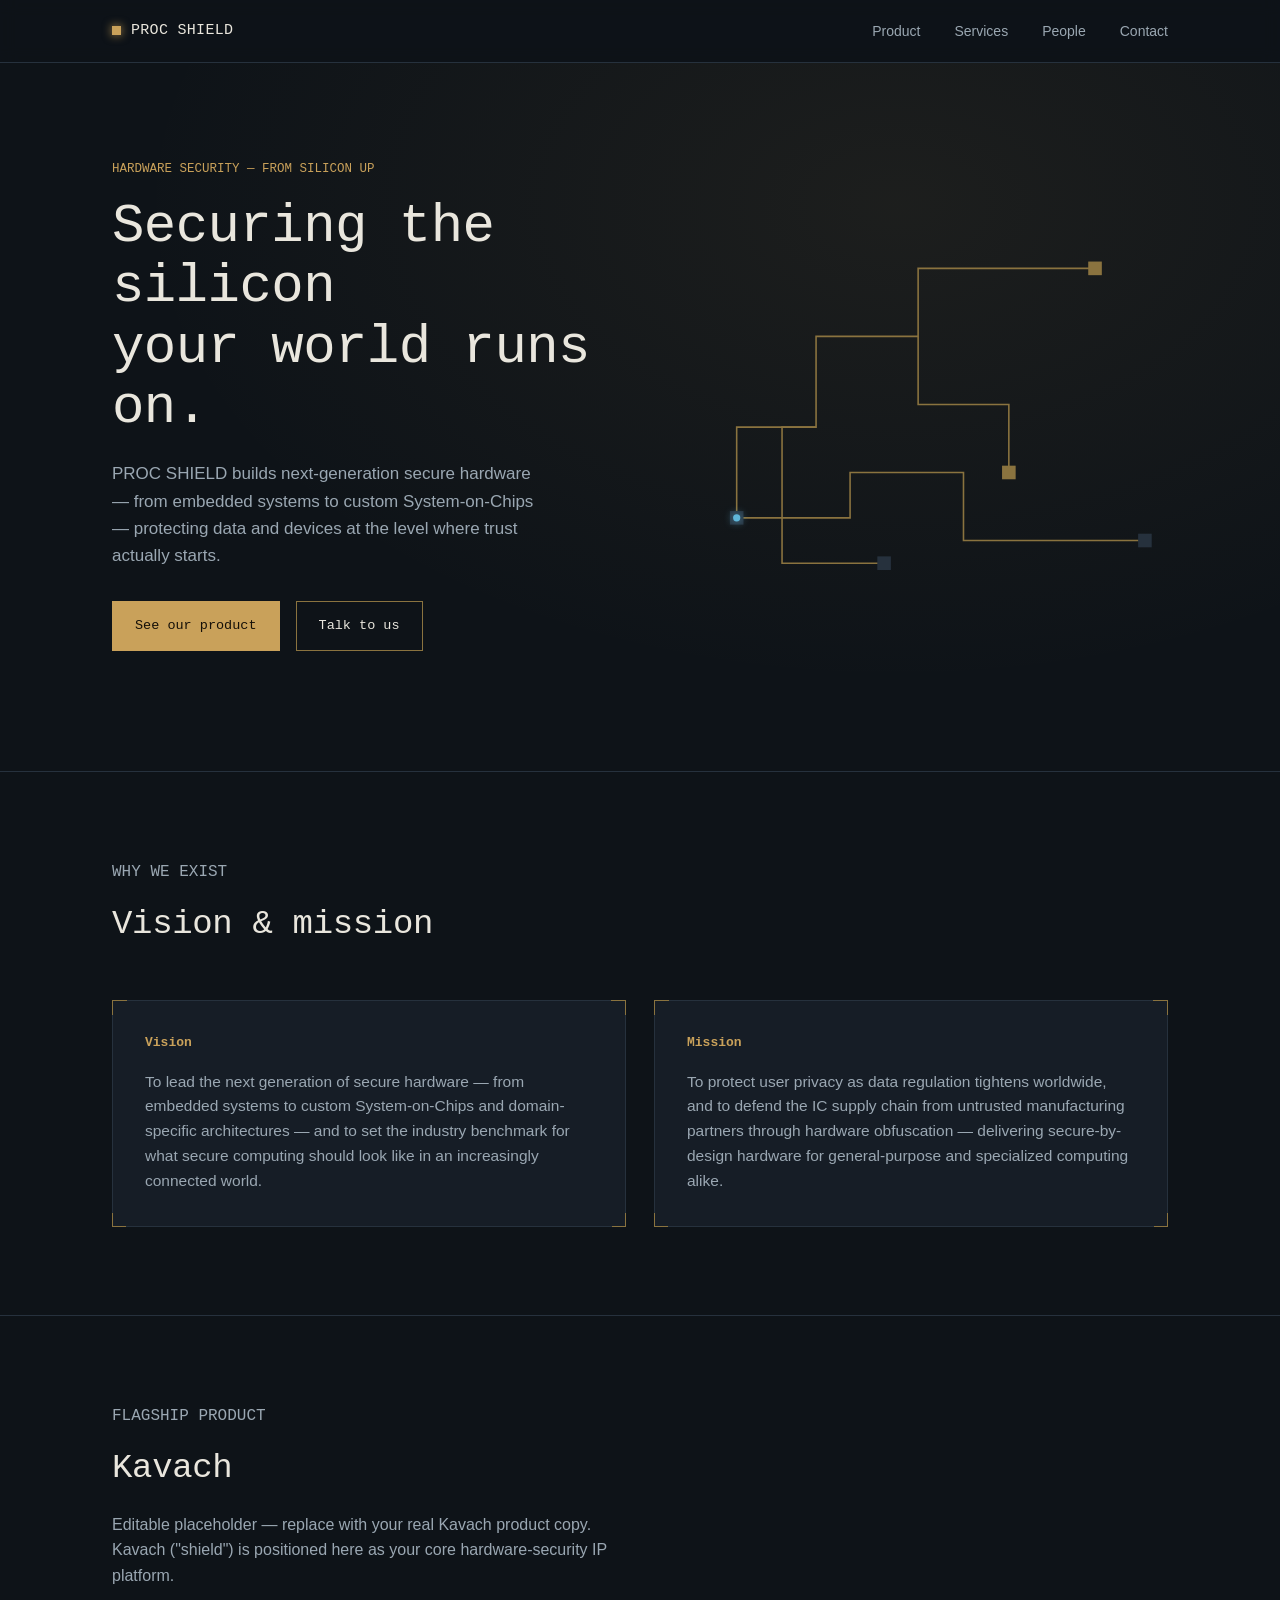
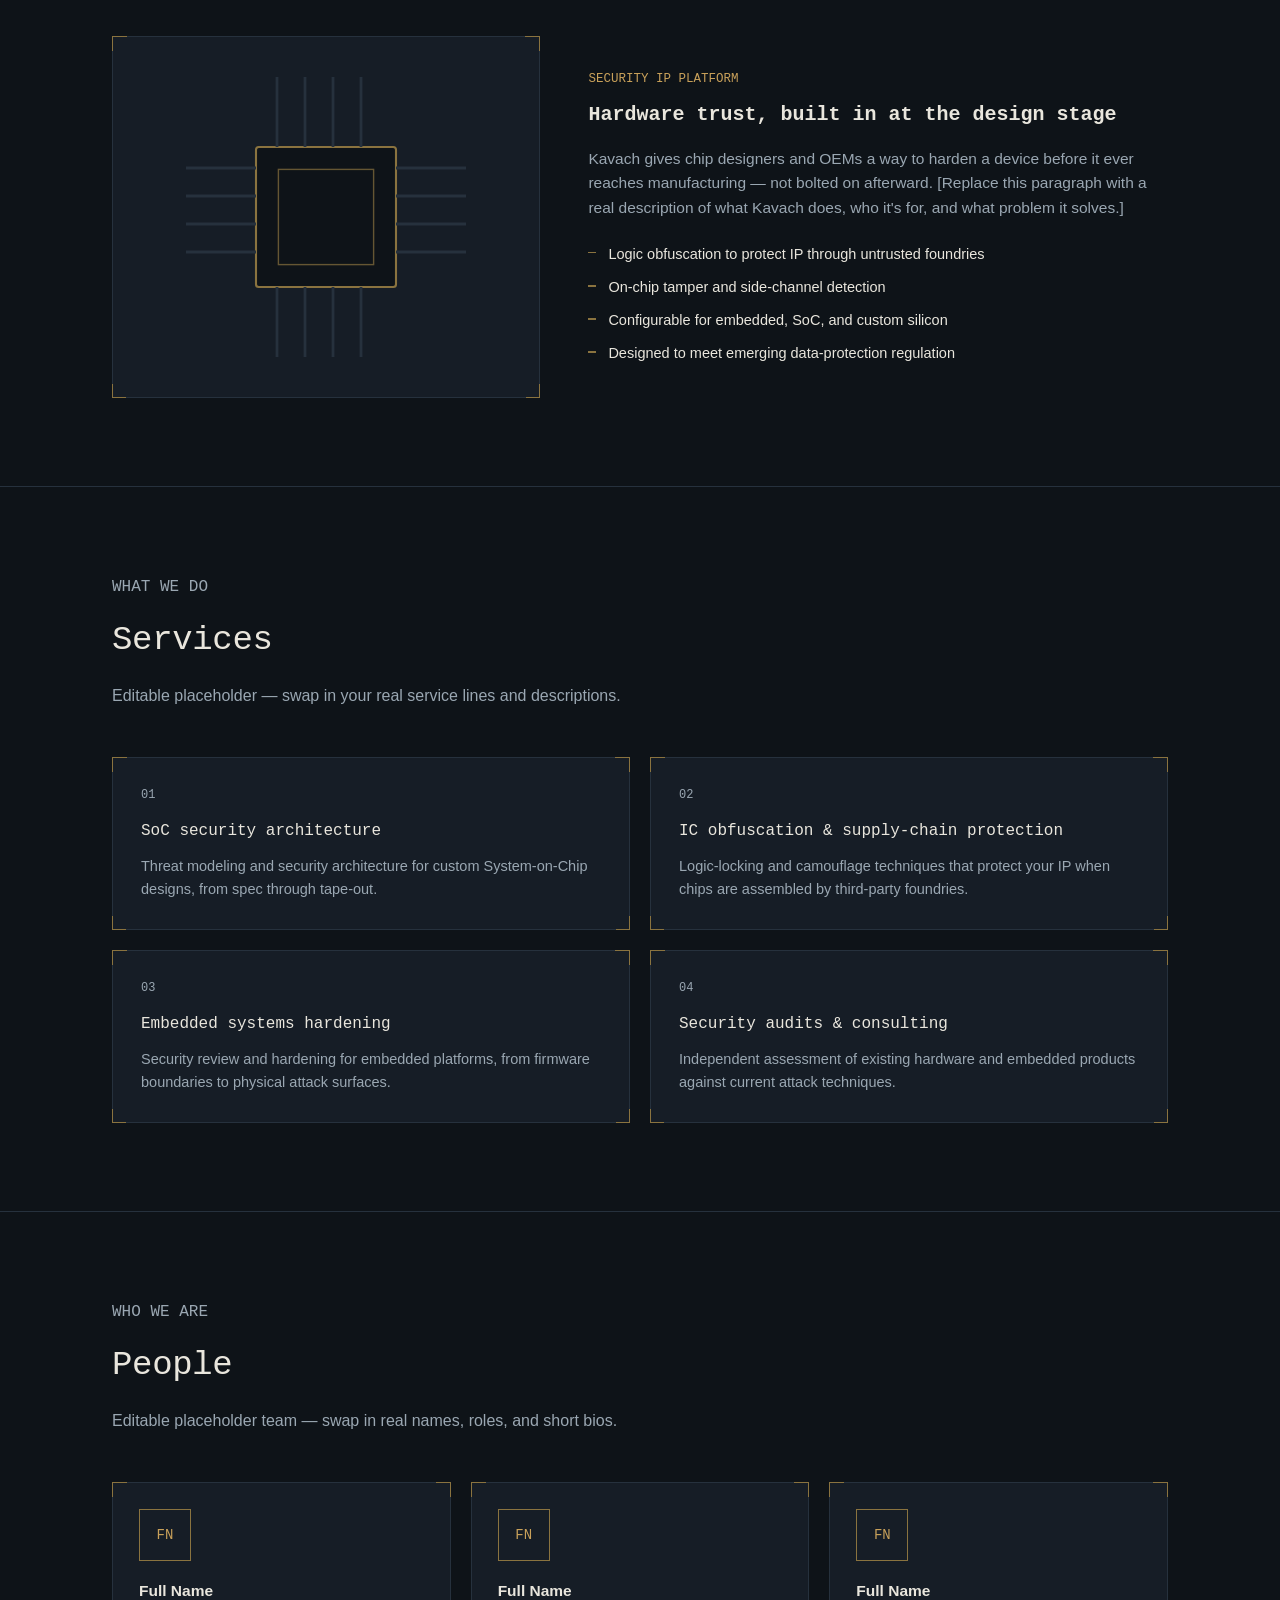
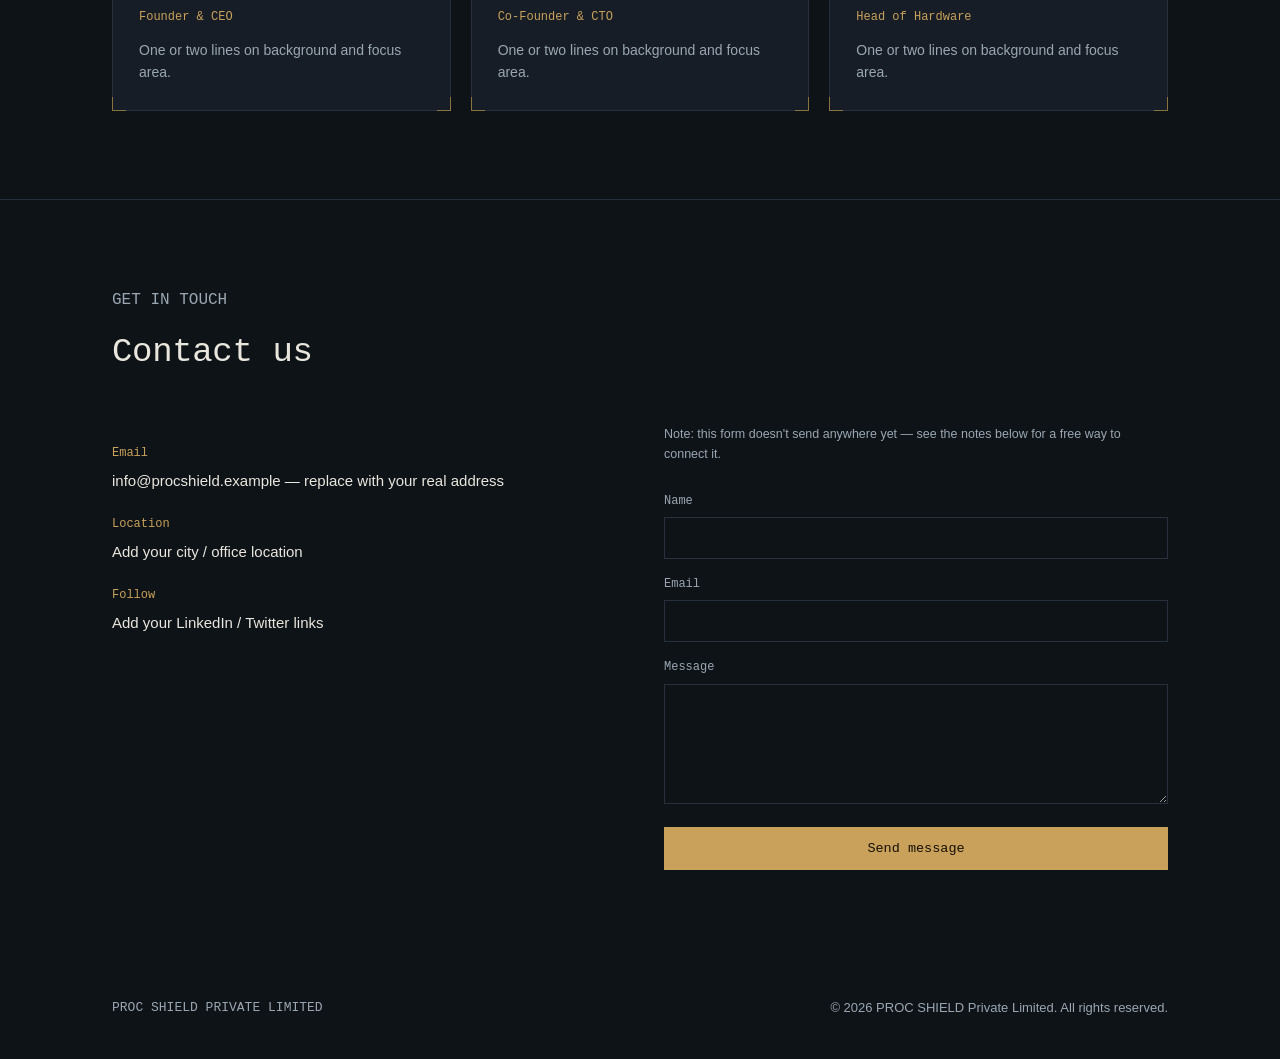
==== index.html @ cc49285e "Add files via upload" ====
<!DOCTYPE html>
<html lang="en">
<head>
<meta charset="UTF-8">
<meta name="viewport" content="width=device-width, initial-scale=1.0">
<title>PROC SHIELD Private Limited — Next-Generation Hardware Security</title>
<meta name="description" content="PROC SHIELD designs secure hardware: embedded systems, custom SoCs, and IC supply-chain protection for a more private digital world.">
<style>
  :root{
    --bg: #0E1318;
    --panel: #161D26;
    --panel-line: #26313d;
    --ink: #E9E6DD;
    --ink-dim: #9AA7B2;
    --gold: #C9A15A;
    --gold-dim: #8a733f;
    --signal: #5FB6D9;
    --radius: 2px;
    --mono: 'IBM Plex Mono', 'Space Mono', 'Courier New', monospace;
    --sans: 'Inter', -apple-system, BlinkMacSystemFont, 'Segoe UI', sans-serif;
  }

  *{ box-sizing: border-box; }
  html{ scroll-behavior: smooth; }
  body{
    margin:0;
    background: var(--bg);
    color: var(--ink);
    font-family: var(--sans);
    line-height: 1.6;
    -webkit-font-smoothing: antialiased;
  }

  @media (prefers-reduced-motion: reduce){
    *{ animation-duration: 0.001ms !important; animation-iteration-count: 1 !important; transition-duration: 0.001ms !important; scroll-behavior: auto !important; }
  }

  a{ color: inherit; }
  img{ max-width: 100%; display:block; }

  :focus-visible{
    outline: 2px solid var(--signal);
    outline-offset: 3px;
  }

  .wrap{
    max-width: 1120px;
    margin: 0 auto;
    padding: 0 32px;
  }

  /* ---------- fiducial corner marks (chip alignment marks) ---------- */
  .die{
    position: relative;
    border: 1px solid var(--panel-line);
    background: var(--panel);
  }
  .die::before, .die::after,
  .die .corner-br, .die .corner-bl{
    content:"";
    position:absolute;
    width: 14px; height: 14px;
    border: 1.5px solid var(--gold-dim);
  }
  .die::before{ top:-1px; left:-1px; border-right:none; border-bottom:none; }
  .die::after{ top:-1px; right:-1px; border-left:none; border-bottom:none; }
  .die .corner-bl{ bottom:-1px; left:-1px; border-right:none; border-top:none; }
  .die .corner-br{ bottom:-1px; right:-1px; border-left:none; border-top:none; }

  /* ---------- nav ---------- */
  header{
    position: sticky; top:0; z-index: 40;
    background: rgba(14,19,24,0.88);
    backdrop-filter: blur(8px);
    border-bottom: 1px solid var(--panel-line);
  }
  nav.wrap{
    display:flex; align-items:center; justify-content:space-between;
    padding-top: 18px; padding-bottom: 18px;
  }
  .logo{
    font-family: var(--mono);
    font-size: 15px;
    letter-spacing: 0.02em;
    text-decoration:none;
    color: var(--ink);
    display:flex; align-items:center; gap:10px;
  }
  .logo .mark{
    width:9px; height:9px;
    background: var(--gold);
    box-shadow: 0 0 8px 1px rgba(201,161,90,0.6);
  }
  .navlinks{ display:flex; gap: 34px; list-style:none; margin:0; padding:0; }
  .navlinks a{
    font-size: 14px;
    text-decoration:none;
    color: var(--ink-dim);
    transition: color .2s ease;
  }
  .navlinks a:hover{ color: var(--ink); }
  .navtoggle{ display:none; background:none; border:1px solid var(--panel-line); color:var(--ink); padding:8px 10px; font-family:var(--mono); }

  @media (max-width: 720px){
    .navlinks{
      position:absolute; top:100%; left:0; right:0;
      flex-direction:column; gap:0;
      background: var(--panel);
      border-bottom:1px solid var(--panel-line);
      max-height:0; overflow:hidden;
    }
    .navlinks.open{ max-height: 260px; }
    .navlinks li{ border-top:1px solid var(--panel-line); }
    .navlinks a{ display:block; padding: 16px 32px; }
    .navtoggle{ display:block; }
  }

  /* ---------- hero ---------- */
  .hero{
    position: relative;
    overflow:hidden;
    padding: 96px 0 120px;
    border-bottom: 1px solid var(--panel-line);
  }
  .hero-grid{
    display:grid;
    grid-template-columns: 1.1fr 0.9fr;
    gap: 48px;
    align-items:center;
    position: relative;
    z-index: 2;
  }
  @media (max-width: 860px){
    .hero-grid{ grid-template-columns: 1fr; }
    .hero{ padding: 64px 0 72px; }
  }
  .eyebrow{
    font-family: var(--mono);
    font-size: 12.5px;
    color: var(--gold);
    margin: 0 0 18px;
  }
  h1.headline{
    font-family: var(--mono);
    font-weight: 500;
    font-size: clamp(32px, 5vw, 54px);
    line-height: 1.12;
    letter-spacing: -0.01em;
    margin: 0 0 22px;
    color: var(--ink);
  }
  .hero p.lede{
    font-size: 17px;
    color: var(--ink-dim);
    max-width: 46ch;
    margin: 0 0 32px;
  }
  .cta-row{ display:flex; gap:16px; flex-wrap:wrap; }
  .btn{
    font-family: var(--mono);
    font-size: 13.5px;
    padding: 13px 22px;
    text-decoration:none;
    display:inline-block;
    border: 1px solid var(--gold-dim);
    color: var(--ink);
    transition: border-color .2s ease, background .2s ease;
  }
  .btn.primary{ background: var(--gold); color:#151008; border-color:var(--gold); }
  .btn.primary:hover{ background:#dcb877; }
  .btn.ghost:hover{ border-color: var(--ink-dim); }

  /* circuit svg */
  .circuit-holder{ position:relative; z-index:1; }
  svg.circuit{ width:100%; height:auto; display:block; }
  .trace{
    fill:none;
    stroke: var(--panel-line);
    stroke-width:1.4;
  }
  .trace.draw{
    stroke: var(--gold-dim);
    stroke-dasharray: 600;
    stroke-dashoffset: 600;
    animation: drawTrace 2.6s ease-out forwards;
  }
  .trace.draw.delay1{ animation-delay: .25s; }
  .trace.draw.delay2{ animation-delay: .5s; }
  .trace.draw.delay3{ animation-delay: .75s; }
  @keyframes drawTrace{ to{ stroke-dashoffset:0; } }

  .pad{ fill: var(--panel-line); }
  .pad.lit{ fill: var(--gold-dim); }

  .pulse-dot{
    fill: var(--signal);
    filter: drop-shadow(0 0 4px var(--signal));
    offset-rotate: 0deg;
    animation: none;
  }
  @supports (offset-path: path('M0 0')){
    .pulse-dot{
      animation: pulseMove 4.5s linear infinite;
      animation-delay: 2.4s;
    }
  }
  @keyframes pulseMove{
    0%{ offset-distance: 0%; opacity:0; }
    5%{ opacity:1; }
    92%{ opacity:1; }
    100%{ offset-distance: 100%; opacity:0; }
  }

  .hero-bg-fade{
    position:absolute; inset:0;
    background: radial-gradient(ellipse at 70% 20%, rgba(201,161,90,0.08), transparent 60%);
    z-index:0;
  }

  /* ---------- section shell ---------- */
  section{ padding: 88px 0; border-bottom: 1px solid var(--panel-line); }
  .section-head{ margin-bottom: 48px; max-width: 62ch; }
  .section-tag{
    font-family: var(--mono);
    font-size: 12.5px;
    color: var(--gold);
    margin: 0 0 12px;
  }
  h2{
    font-family: var(--mono);
    font-weight: 500;
    font-size: clamp(24px, 3.2vw, 34px);
    margin: 0 0 14px;
    letter-spacing: -0.01em;
  }
  .section-head p{ color: var(--ink-dim); font-size: 16px; max-width: 58ch; }

  /* vision / mission */
  .vm-grid{ display:grid; grid-template-columns: 1fr 1fr; gap: 28px; }
  @media (max-width: 780px){ .vm-grid{ grid-template-columns: 1fr; } }
  .vm-card{ padding: 32px; }
  .vm-card h3{
    font-family: var(--mono);
    font-size: 13px;
    text-transform: none;
    color: var(--gold);
    margin: 0 0 16px;
  }
  .vm-card p{ color: var(--ink-dim); font-size: 15.5px; margin:0; }

  /* product */
  .product-grid{
    display:grid; grid-template-columns: 0.85fr 1.15fr; gap: 48px; align-items:center;
  }
  @media (max-width: 860px){ .product-grid{ grid-template-columns: 1fr; } }
  .chip-render{ padding: 40px; display:flex; align-items:center; justify-content:center; }
  .chip-render svg{ width:100%; max-width:280px; height:auto; }
  .chip-body{ fill: var(--bg); stroke: var(--gold-dim); stroke-width:1.5; }
  .chip-pin{ stroke: var(--panel-line); stroke-width:2; }
  .chip-core{ fill: none; stroke: var(--gold-dim); stroke-width:1; opacity:.7; }
  .product-copy h3{
    font-family: var(--mono); font-size: 20px; color: var(--ink); margin:0 0 8px;
  }
  .product-copy .kicker{ font-family: var(--mono); font-size:12.5px; color:var(--gold); margin:0 0 10px; }
  .product-copy p{ color: var(--ink-dim); font-size: 15.5px; }
  .feature-list{ list-style:none; margin: 22px 0 0; padding:0; display:grid; gap:10px; }
  .feature-list li{
    font-size: 14.5px; color: var(--ink);
    padding-left: 20px; position:relative;
  }
  .feature-list li::before{
    content:""; position:absolute; left:0; top:9px;
    width:8px; height:1.5px; background: var(--gold-dim);
  }

  /* services */
  .svc-grid{ display:grid; grid-template-columns: repeat(2, 1fr); gap: 20px; }
  @media (max-width: 780px){ .svc-grid{ grid-template-columns: 1fr; } }
  .svc-card{
    padding: 28px;
    transition: transform .25s ease, border-color .25s ease;
  }
  .svc-card:hover{ transform: translateY(-4px); border-color: var(--gold-dim); }
  .svc-num{ font-family: var(--mono); font-size: 12px; color: var(--ink-dim); display:block; margin-bottom:14px; }
  .svc-card h3{ font-family: var(--mono); font-size: 16px; margin: 0 0 10px; color: var(--ink); font-weight:500; }
  .svc-card p{ font-size: 14.5px; color: var(--ink-dim); margin:0; }

  /* people */
  .people-grid{ display:grid; grid-template-columns: repeat(3, 1fr); gap: 20px; }
  @media (max-width: 860px){ .people-grid{ grid-template-columns: repeat(2,1fr); } }
  @media (max-width: 560px){ .people-grid{ grid-template-columns: 1fr; } }
  .person{ padding: 26px; text-align:left; }
  .avatar{
    width: 52px; height:52px;
    border: 1px solid var(--gold-dim);
    display:flex; align-items:center; justify-content:center;
    font-family: var(--mono); font-size: 14px; color: var(--gold);
    margin-bottom: 18px;
  }
  .person h3{ font-size: 15.5px; margin: 0 0 4px; }
  .person .role{ font-family: var(--mono); font-size:12px; color: var(--gold); margin:0 0 12px; }
  .person p.bio{ font-size: 14px; color: var(--ink-dim); margin:0; }

  /* contact */
  .contact-grid{ display:grid; grid-template-columns: 1fr 1fr; gap: 48px; }
  @media (max-width: 780px){ .contact-grid{ grid-template-columns: 1fr; } }
  .contact-info dt{ font-family: var(--mono); font-size:12px; color: var(--gold); margin-top:22px; }
  .contact-info dt:first-child{ margin-top:0; }
  .contact-info dd{ margin:6px 0 0; color: var(--ink); font-size: 15px; }
  form{ display:grid; gap: 16px; }
  label{ font-family: var(--mono); font-size: 12px; color: var(--ink-dim); display:block; margin-bottom:6px; }
  input, textarea{
    width:100%; background: var(--bg); border: 1px solid var(--panel-line);
    color: var(--ink); padding: 12px 14px; font-family: var(--sans); font-size:14.5px;
    transition: border-color .2s ease;
  }
  input:focus, textarea:focus{ border-color: var(--gold-dim); outline:none; }
  textarea{ min-height: 120px; resize: vertical; }
  .form-note{ font-size: 12.5px; color: var(--ink-dim); margin-top: -4px; }

  footer{ padding: 40px 0; }
  footer .wrap{ display:flex; justify-content:space-between; flex-wrap:wrap; gap:12px; }
  footer p{ font-size: 13px; color: var(--ink-dim); margin:0; }
  footer .flogo{ font-family: var(--mono); font-size:13px; color: var(--ink-dim); }

  /* reveal-on-scroll: one subtle utility, used sparingly */
  .reveal{ opacity:0; transform: translateY(14px); transition: opacity .6s ease, transform .6s ease; }
  .reveal.in{ opacity:1; transform:none; }
</style>
</head>
<body>

<header>
  <nav class="wrap">
    <a href="#top" class="logo"><span class="mark"></span>PROC&nbsp;SHIELD</a>
    <button class="navtoggle" id="navToggle" aria-expanded="false" aria-controls="navlinks">MENU</button>
    <ul class="navlinks" id="navlinks">
      <li><a href="#product">Product</a></li>
      <li><a href="#services">Services</a></li>
      <li><a href="#people">People</a></li>
      <li><a href="#contact">Contact</a></li>
    </ul>
  </nav>
</header>

<main id="top">

  <section class="hero" aria-label="Introduction">
    <div class="hero-bg-fade" aria-hidden="true"></div>
    <div class="wrap hero-grid">
      <div>
        <p class="eyebrow">HARDWARE SECURITY &mdash; FROM SILICON UP</p>
        <h1 class="headline">Securing the silicon<br>your world runs on.</h1>
        <p class="lede">PROC SHIELD builds next-generation secure hardware &mdash; from embedded systems to custom System-on-Chips &mdash; protecting data and devices at the level where trust actually starts.</p>
        <div class="cta-row">
          <a href="#product" class="btn primary">See our product</a>
          <a href="#contact" class="btn ghost">Talk to us</a>
        </div>
      </div>
      <div class="circuit-holder" aria-hidden="true">
        <svg class="circuit" viewBox="0 0 400 320" xmlns="http://www.w3.org/2000/svg">
          <path id="mainTrace" class="trace draw" d="M20 260 L20 180 L90 180 L90 100 L180 100 L180 40 L340 40"/>
          <path class="trace draw delay1" d="M20 260 L120 260 L120 220 L220 220 L220 280 L380 280"/>
          <path class="trace draw delay2" d="M180 100 L180 160 L260 160 L260 220"/>
          <path class="trace draw delay3" d="M90 180 L60 180 L60 300 L150 300"/>
          <rect class="pad lit" x="330" y="34" width="12" height="12"/>
          <rect class="pad" x="14" y="254" width="12" height="12"/>
          <rect class="pad" x="374" y="274" width="12" height="12"/>
          <rect class="pad" x="144" y="294" width="12" height="12"/>
          <rect class="pad lit" x="254" y="214" width="12" height="12"/>
          <circle class="pulse-dot" r="3.2" style="offset-path: path('M20 260 L20 180 L90 180 L90 100 L180 100 L180 40 L340 40');"/>
        </svg>
      </div>
    </div>
  </section>

  <section aria-label="Vision and mission">
    <div class="wrap">
      <div class="section-head">
        <p class="section-tag">WHY WE EXIST</p>
        <h2>Vision &amp; mission</h2>
      </div>
      <div class="vm-grid">
        <div class="die vm-card">
          <span class="corner-bl"></span><span class="corner-br"></span>
          <h3>Vision</h3>
          <p>To lead the next generation of secure hardware &mdash; from embedded systems to custom System-on-Chips and domain-specific architectures &mdash; and to set the industry benchmark for what secure computing should look like in an increasingly connected world.</p>
        </div>
        <div class="die vm-card">
          <span class="corner-bl"></span><span class="corner-br"></span>
          <h3>Mission</h3>
          <p>To protect user privacy as data regulation tightens worldwide, and to defend the IC supply chain from untrusted manufacturing partners through hardware obfuscation &mdash; delivering secure-by-design hardware for general-purpose and specialized computing alike.</p>
        </div>
      </div>
    </div>
  </section>

  <section id="product" aria-label="Product">
    <div class="wrap">
      <div class="section-head">
        <p class="section-tag">FLAGSHIP PRODUCT</p>
        <h2>Kavach</h2>
        <p>Editable placeholder &mdash; replace with your real Kavach product copy. Kavach ("shield") is positioned here as your core hardware-security IP platform.</p>
      </div>
      <div class="product-grid">
        <div class="die chip-render">
          <span class="corner-bl"></span><span class="corner-br"></span>
          <svg viewBox="0 0 200 200">
            <rect class="chip-body" x="50" y="50" width="100" height="100" rx="2"/>
            <rect class="chip-core" x="66" y="66" width="68" height="68"/>
            <g class="chip-pin">
              <line x1="0" y1="65" x2="50" y2="65"/><line x1="0" y1="85" x2="50" y2="85"/>
              <line x1="0" y1="105" x2="50" y2="105"/><line x1="0" y1="125" x2="50" y2="125"/>
              <line x1="150" y1="65" x2="200" y2="65"/><line x1="150" y1="85" x2="200" y2="85"/>
              <line x1="150" y1="105" x2="200" y2="105"/><line x1="150" y1="125" x2="200" y2="125"/>
              <line x1="65" y1="0" x2="65" y2="50"/><line x1="85" y1="0" x2="85" y2="50"/>
              <line x1="105" y1="0" x2="105" y2="50"/><line x1="125" y1="0" x2="125" y2="50"/>
              <line x1="65" y1="150" x2="65" y2="200"/><line x1="85" y1="150" x2="85" y2="200"/>
              <line x1="105" y1="150" x2="105" y2="200"/><line x1="125" y1="150" x2="125" y2="200"/>
            </g>
          </svg>
        </div>
        <div class="product-copy">
          <p class="kicker">SECURITY IP PLATFORM</p>
          <h3>Hardware trust, built in at the design stage</h3>
          <p>Kavach gives chip designers and OEMs a way to harden a device before it ever reaches manufacturing &mdash; not bolted on afterward. [Replace this paragraph with a real description of what Kavach does, who it's for, and what problem it solves.]</p>
          <ul class="feature-list">
            <li>Logic obfuscation to protect IP through untrusted foundries</li>
            <li>On-chip tamper and side-channel detection</li>
            <li>Configurable for embedded, SoC, and custom silicon</li>
            <li>Designed to meet emerging data-protection regulation</li>
          </ul>
        </div>
      </div>
    </div>
  </section>

  <section id="services" aria-label="Services">
    <div class="wrap">
      <div class="section-head">
        <p class="section-tag">WHAT WE DO</p>
        <h2>Services</h2>
        <p>Editable placeholder &mdash; swap in your real service lines and descriptions.</p>
      </div>
      <div class="svc-grid">
        <div class="die svc-card">
          <span class="corner-bl"></span><span class="corner-br"></span>
          <span class="svc-num">01</span>
          <h3>SoC security architecture</h3>
          <p>Threat modeling and security architecture for custom System-on-Chip designs, from spec through tape-out.</p>
        </div>
        <div class="die svc-card">
          <span class="corner-bl"></span><span class="corner-br"></span>
          <span class="svc-num">02</span>
          <h3>IC obfuscation &amp; supply-chain protection</h3>
          <p>Logic-locking and camouflage techniques that protect your IP when chips are assembled by third-party foundries.</p>
        </div>
        <div class="die svc-card">
          <span class="corner-bl"></span><span class="corner-br"></span>
          <span class="svc-num">03</span>
          <h3>Embedded systems hardening</h3>
          <p>Security review and hardening for embedded platforms, from firmware boundaries to physical attack surfaces.</p>
        </div>
        <div class="die svc-card">
          <span class="corner-bl"></span><span class="corner-br"></span>
          <span class="svc-num">04</span>
          <h3>Security audits &amp; consulting</h3>
          <p>Independent assessment of existing hardware and embedded products against current attack techniques.</p>
        </div>
      </div>
    </div>
  </section>

  <section id="people" aria-label="People">
    <div class="wrap">
      <div class="section-head">
        <p class="section-tag">WHO WE ARE</p>
        <h2>People</h2>
        <p>Editable placeholder team &mdash; swap in real names, roles, and short bios.</p>
      </div>
      <div class="people-grid">
        <div class="die person">
          <span class="corner-bl"></span><span class="corner-br"></span>
          <div class="avatar">FN</div>
          <h3>Full Name</h3>
          <p class="role">Founder &amp; CEO</p>
          <p class="bio">One or two lines on background and focus area.</p>
        </div>
        <div class="die person">
          <span class="corner-bl"></span><span class="corner-br"></span>
          <div class="avatar">FN</div>
          <h3>Full Name</h3>
          <p class="role">Co-Founder &amp; CTO</p>
          <p class="bio">One or two lines on background and focus area.</p>
        </div>
        <div class="die person">
          <span class="corner-bl"></span><span class="corner-br"></span>
          <div class="avatar">FN</div>
          <h3>Full Name</h3>
          <p class="role">Head of Hardware</p>
          <p class="bio">One or two lines on background and focus area.</p>
        </div>
      </div>
    </div>
  </section>

  <section id="contact" aria-label="Contact" style="border-bottom:none;">
    <div class="wrap">
      <div class="section-head">
        <p class="section-tag">GET IN TOUCH</p>
        <h2>Contact us</h2>
      </div>
      <div class="contact-grid">
        <dl class="contact-info">
          <dt>Email</dt>
          <dd>info@procshield.example — replace with your real address</dd>
          <dt>Location</dt>
          <dd>Add your city / office location</dd>
          <dt>Follow</dt>
          <dd>Add your LinkedIn / Twitter links</dd>
        </dl>
        <form onsubmit="return false;">
          <p class="form-note">Note: this form doesn't send anywhere yet — see the notes below for a free way to connect it.</p>
          <div>
            <label for="name">Name</label>
            <input id="name" name="name" type="text" required>
          </div>
          <div>
            <label for="email">Email</label>
            <input id="email" name="email" type="email" required>
          </div>
          <div>
            <label for="message">Message</label>
            <textarea id="message" name="message" required></textarea>
          </div>
          <button type="submit" class="btn primary" style="cursor:pointer;">Send message</button>
        </form>
      </div>
    </div>
  </section>

</main>

<footer>
  <div class="wrap">
    <span class="flogo">PROC SHIELD PRIVATE LIMITED</span>
    <p>&copy; <span id="year"></span> PROC SHIELD Private Limited. All rights reserved.</p>
  </div>
</footer>

<script>
  document.getElementById('year').textContent = new Date().getFullYear();

  var toggle = document.getElementById('navToggle');
  var links = document.getElementById('navlinks');
  toggle.addEventListener('click', function(){
    var open = links.classList.toggle('open');
    toggle.setAttribute('aria-expanded', open ? 'true' : 'false');
  });
  links.querySelectorAll('a').forEach(function(a){
    a.addEventListener('click', function(){ links.classList.remove('open'); toggle.setAttribute('aria-expanded','false'); });
  });

  // gentle reveal for section headers only — one deliberate touch, not everything
  var revealTargets = document.querySelectorAll('.section-head, .vm-card, .product-grid, .contact-grid');
  revealTargets.forEach(function(el){ el.classList.add('reveal'); });
  var io = new IntersectionObserver(function(entries){
    entries.forEach(function(entry){
      if(entry.isIntersecting){ entry.target.classList.add('in'); io.unobserve(entry.target); }
    });
  }, { threshold: 0.15 });
  revealTargets.forEach(function(el){ io.observe(el); });
</script>

</body>
</html>
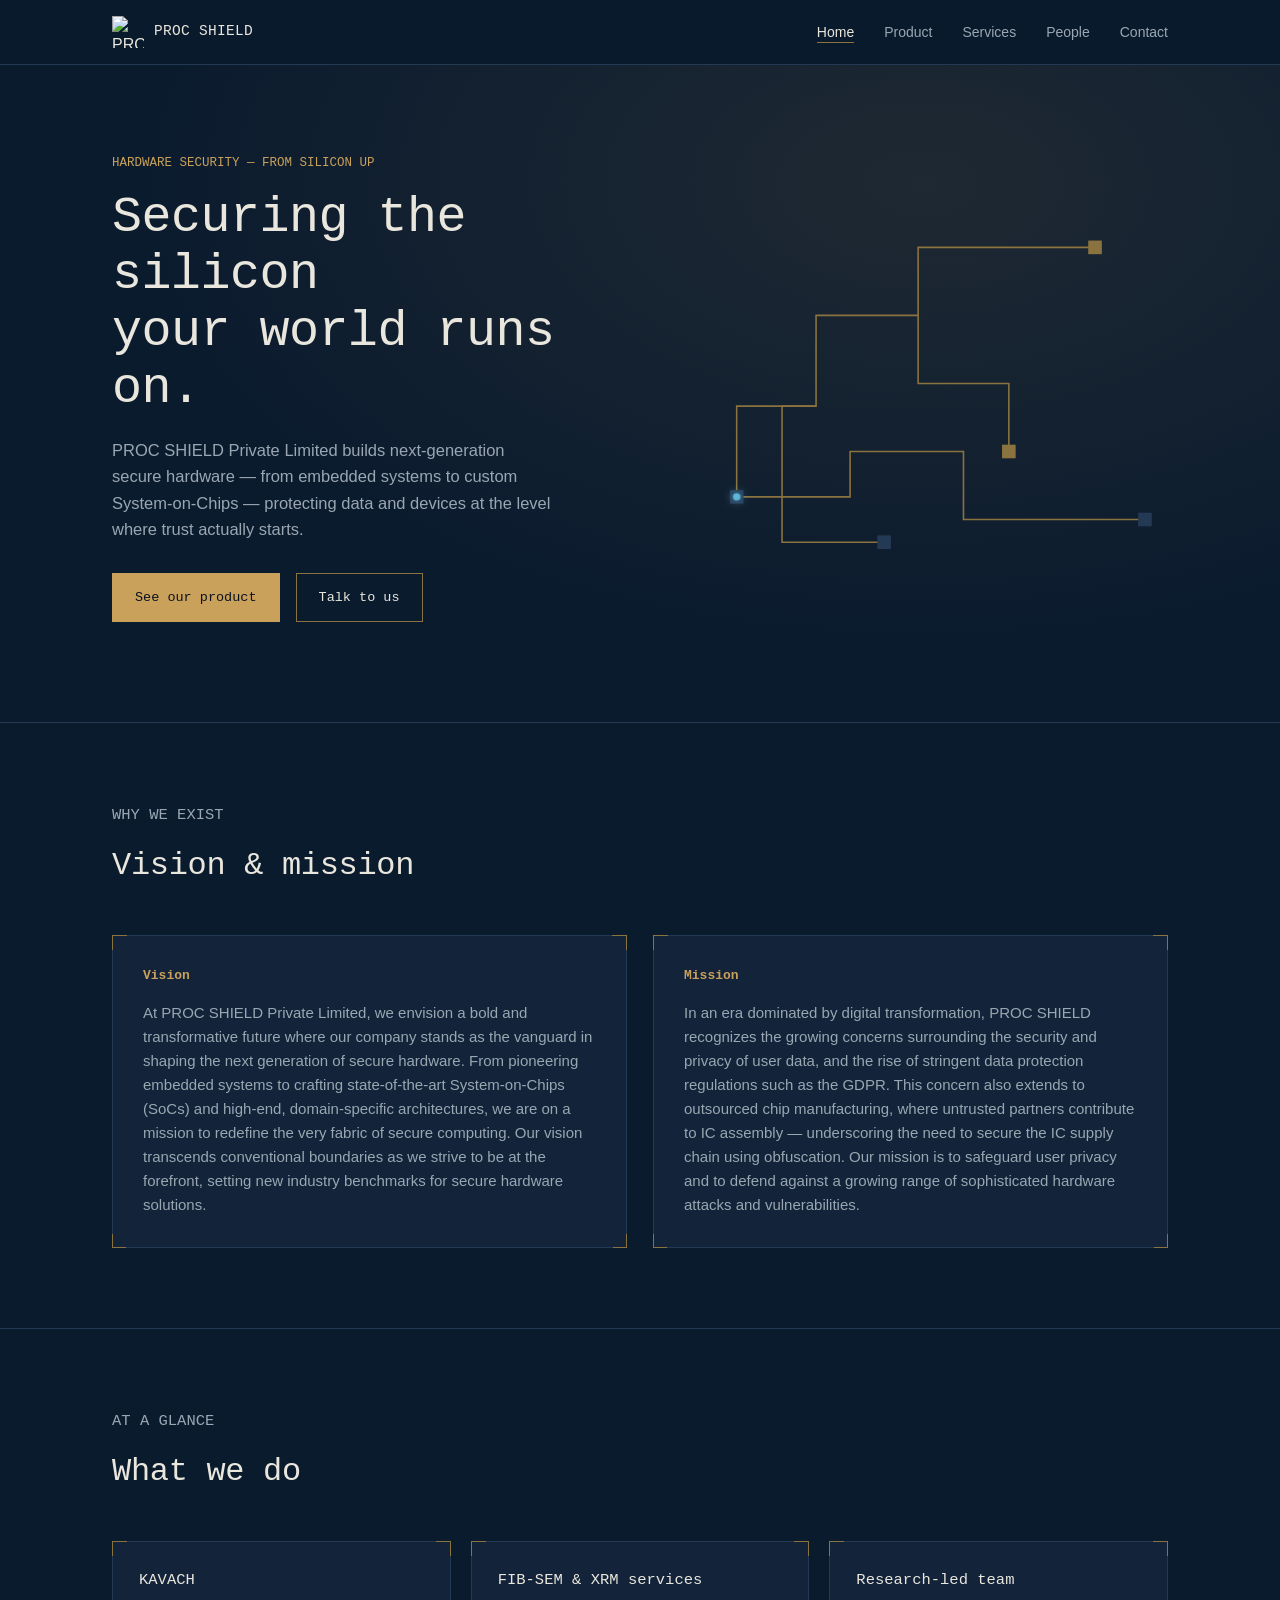
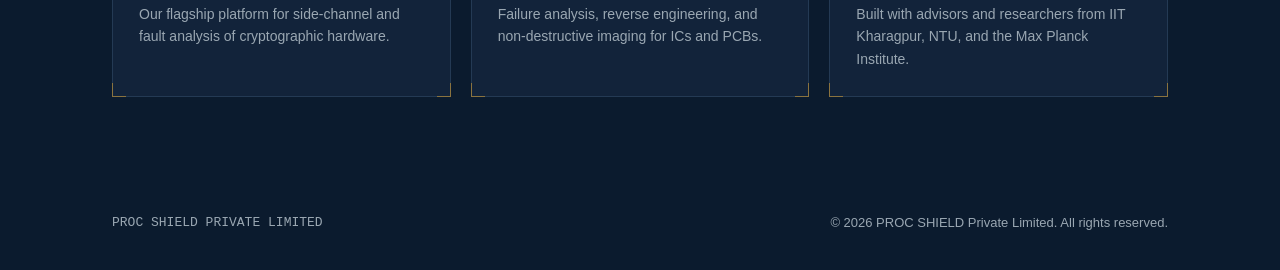
==== commit fbb2e70f: "Add files via upload" ====
--- a/index.html
+++ b/index.html
@@ -5,361 +5,41 @@
 <meta name="viewport" content="width=device-width, initial-scale=1.0">
 <title>PROC SHIELD Private Limited — Next-Generation Hardware Security</title>
 <meta name="description" content="PROC SHIELD designs secure hardware: embedded systems, custom SoCs, and IC supply-chain protection for a more private digital world.">
-<style>
-  :root{
-    --bg: #0E1318;
-    --panel: #161D26;
-    --panel-line: #26313d;
-    --ink: #E9E6DD;
-    --ink-dim: #9AA7B2;
-    --gold: #C9A15A;
-    --gold-dim: #8a733f;
-    --signal: #5FB6D9;
-    --radius: 2px;
-    --mono: 'IBM Plex Mono', 'Space Mono', 'Courier New', monospace;
-    --sans: 'Inter', -apple-system, BlinkMacSystemFont, 'Segoe UI', sans-serif;
-  }
-
-  *{ box-sizing: border-box; }
-  html{ scroll-behavior: smooth; }
-  body{
-    margin:0;
-    background: var(--bg);
-    color: var(--ink);
-    font-family: var(--sans);
-    line-height: 1.6;
-    -webkit-font-smoothing: antialiased;
-  }
-
-  @media (prefers-reduced-motion: reduce){
-    *{ animation-duration: 0.001ms !important; animation-iteration-count: 1 !important; transition-duration: 0.001ms !important; scroll-behavior: auto !important; }
-  }
-
-  a{ color: inherit; }
-  img{ max-width: 100%; display:block; }
-
-  :focus-visible{
-    outline: 2px solid var(--signal);
-    outline-offset: 3px;
-  }
-
-  .wrap{
-    max-width: 1120px;
-    margin: 0 auto;
-    padding: 0 32px;
-  }
-
-  /* ---------- fiducial corner marks (chip alignment marks) ---------- */
-  .die{
-    position: relative;
-    border: 1px solid var(--panel-line);
-    background: var(--panel);
-  }
-  .die::before, .die::after,
-  .die .corner-br, .die .corner-bl{
-    content:"";
-    position:absolute;
-    width: 14px; height: 14px;
-    border: 1.5px solid var(--gold-dim);
-  }
-  .die::before{ top:-1px; left:-1px; border-right:none; border-bottom:none; }
-  .die::after{ top:-1px; right:-1px; border-left:none; border-bottom:none; }
-  .die .corner-bl{ bottom:-1px; left:-1px; border-right:none; border-top:none; }
-  .die .corner-br{ bottom:-1px; right:-1px; border-left:none; border-top:none; }
-
-  /* ---------- nav ---------- */
-  header{
-    position: sticky; top:0; z-index: 40;
-    background: rgba(14,19,24,0.88);
-    backdrop-filter: blur(8px);
-    border-bottom: 1px solid var(--panel-line);
-  }
-  nav.wrap{
-    display:flex; align-items:center; justify-content:space-between;
-    padding-top: 18px; padding-bottom: 18px;
-  }
-  .logo{
-    font-family: var(--mono);
-    font-size: 15px;
-    letter-spacing: 0.02em;
-    text-decoration:none;
-    color: var(--ink);
-    display:flex; align-items:center; gap:10px;
-  }
-  .logo .mark{
-    width:9px; height:9px;
-    background: var(--gold);
-    box-shadow: 0 0 8px 1px rgba(201,161,90,0.6);
-  }
-  .navlinks{ display:flex; gap: 34px; list-style:none; margin:0; padding:0; }
-  .navlinks a{
-    font-size: 14px;
-    text-decoration:none;
-    color: var(--ink-dim);
-    transition: color .2s ease;
-  }
-  .navlinks a:hover{ color: var(--ink); }
-  .navtoggle{ display:none; background:none; border:1px solid var(--panel-line); color:var(--ink); padding:8px 10px; font-family:var(--mono); }
-
-  @media (max-width: 720px){
-    .navlinks{
-      position:absolute; top:100%; left:0; right:0;
-      flex-direction:column; gap:0;
-      background: var(--panel);
-      border-bottom:1px solid var(--panel-line);
-      max-height:0; overflow:hidden;
-    }
-    .navlinks.open{ max-height: 260px; }
-    .navlinks li{ border-top:1px solid var(--panel-line); }
-    .navlinks a{ display:block; padding: 16px 32px; }
-    .navtoggle{ display:block; }
-  }
-
-  /* ---------- hero ---------- */
-  .hero{
-    position: relative;
-    overflow:hidden;
-    padding: 96px 0 120px;
-    border-bottom: 1px solid var(--panel-line);
-  }
-  .hero-grid{
-    display:grid;
-    grid-template-columns: 1.1fr 0.9fr;
-    gap: 48px;
-    align-items:center;
-    position: relative;
-    z-index: 2;
-  }
-  @media (max-width: 860px){
-    .hero-grid{ grid-template-columns: 1fr; }
-    .hero{ padding: 64px 0 72px; }
-  }
-  .eyebrow{
-    font-family: var(--mono);
-    font-size: 12.5px;
-    color: var(--gold);
-    margin: 0 0 18px;
-  }
-  h1.headline{
-    font-family: var(--mono);
-    font-weight: 500;
-    font-size: clamp(32px, 5vw, 54px);
-    line-height: 1.12;
-    letter-spacing: -0.01em;
-    margin: 0 0 22px;
-    color: var(--ink);
-  }
-  .hero p.lede{
-    font-size: 17px;
-    color: var(--ink-dim);
-    max-width: 46ch;
-    margin: 0 0 32px;
-  }
-  .cta-row{ display:flex; gap:16px; flex-wrap:wrap; }
-  .btn{
-    font-family: var(--mono);
-    font-size: 13.5px;
-    padding: 13px 22px;
-    text-decoration:none;
-    display:inline-block;
-    border: 1px solid var(--gold-dim);
-    color: var(--ink);
-    transition: border-color .2s ease, background .2s ease;
-  }
-  .btn.primary{ background: var(--gold); color:#151008; border-color:var(--gold); }
-  .btn.primary:hover{ background:#dcb877; }
-  .btn.ghost:hover{ border-color: var(--ink-dim); }
-
-  /* circuit svg */
-  .circuit-holder{ position:relative; z-index:1; }
-  svg.circuit{ width:100%; height:auto; display:block; }
-  .trace{
-    fill:none;
-    stroke: var(--panel-line);
-    stroke-width:1.4;
-  }
-  .trace.draw{
-    stroke: var(--gold-dim);
-    stroke-dasharray: 600;
-    stroke-dashoffset: 600;
-    animation: drawTrace 2.6s ease-out forwards;
-  }
-  .trace.draw.delay1{ animation-delay: .25s; }
-  .trace.draw.delay2{ animation-delay: .5s; }
-  .trace.draw.delay3{ animation-delay: .75s; }
-  @keyframes drawTrace{ to{ stroke-dashoffset:0; } }
-
-  .pad{ fill: var(--panel-line); }
-  .pad.lit{ fill: var(--gold-dim); }
-
-  .pulse-dot{
-    fill: var(--signal);
-    filter: drop-shadow(0 0 4px var(--signal));
-    offset-rotate: 0deg;
-    animation: none;
-  }
-  @supports (offset-path: path('M0 0')){
-    .pulse-dot{
-      animation: pulseMove 4.5s linear infinite;
-      animation-delay: 2.4s;
-    }
-  }
-  @keyframes pulseMove{
-    0%{ offset-distance: 0%; opacity:0; }
-    5%{ opacity:1; }
-    92%{ opacity:1; }
-    100%{ offset-distance: 100%; opacity:0; }
-  }
-
-  .hero-bg-fade{
-    position:absolute; inset:0;
-    background: radial-gradient(ellipse at 70% 20%, rgba(201,161,90,0.08), transparent 60%);
-    z-index:0;
-  }
-
-  /* ---------- section shell ---------- */
-  section{ padding: 88px 0; border-bottom: 1px solid var(--panel-line); }
-  .section-head{ margin-bottom: 48px; max-width: 62ch; }
-  .section-tag{
-    font-family: var(--mono);
-    font-size: 12.5px;
-    color: var(--gold);
-    margin: 0 0 12px;
-  }
-  h2{
-    font-family: var(--mono);
-    font-weight: 500;
-    font-size: clamp(24px, 3.2vw, 34px);
-    margin: 0 0 14px;
-    letter-spacing: -0.01em;
-  }
-  .section-head p{ color: var(--ink-dim); font-size: 16px; max-width: 58ch; }
-
-  /* vision / mission */
-  .vm-grid{ display:grid; grid-template-columns: 1fr 1fr; gap: 28px; }
-  @media (max-width: 780px){ .vm-grid{ grid-template-columns: 1fr; } }
-  .vm-card{ padding: 32px; }
-  .vm-card h3{
-    font-family: var(--mono);
-    font-size: 13px;
-    text-transform: none;
-    color: var(--gold);
-    margin: 0 0 16px;
-  }
-  .vm-card p{ color: var(--ink-dim); font-size: 15.5px; margin:0; }
-
-  /* product */
-  .product-grid{
-    display:grid; grid-template-columns: 0.85fr 1.15fr; gap: 48px; align-items:center;
-  }
-  @media (max-width: 860px){ .product-grid{ grid-template-columns: 1fr; } }
-  .chip-render{ padding: 40px; display:flex; align-items:center; justify-content:center; }
-  .chip-render svg{ width:100%; max-width:280px; height:auto; }
-  .chip-body{ fill: var(--bg); stroke: var(--gold-dim); stroke-width:1.5; }
-  .chip-pin{ stroke: var(--panel-line); stroke-width:2; }
-  .chip-core{ fill: none; stroke: var(--gold-dim); stroke-width:1; opacity:.7; }
-  .product-copy h3{
-    font-family: var(--mono); font-size: 20px; color: var(--ink); margin:0 0 8px;
-  }
-  .product-copy .kicker{ font-family: var(--mono); font-size:12.5px; color:var(--gold); margin:0 0 10px; }
-  .product-copy p{ color: var(--ink-dim); font-size: 15.5px; }
-  .feature-list{ list-style:none; margin: 22px 0 0; padding:0; display:grid; gap:10px; }
-  .feature-list li{
-    font-size: 14.5px; color: var(--ink);
-    padding-left: 20px; position:relative;
-  }
-  .feature-list li::before{
-    content:""; position:absolute; left:0; top:9px;
-    width:8px; height:1.5px; background: var(--gold-dim);
-  }
-
-  /* services */
-  .svc-grid{ display:grid; grid-template-columns: repeat(2, 1fr); gap: 20px; }
-  @media (max-width: 780px){ .svc-grid{ grid-template-columns: 1fr; } }
-  .svc-card{
-    padding: 28px;
-    transition: transform .25s ease, border-color .25s ease;
-  }
-  .svc-card:hover{ transform: translateY(-4px); border-color: var(--gold-dim); }
-  .svc-num{ font-family: var(--mono); font-size: 12px; color: var(--ink-dim); display:block; margin-bottom:14px; }
-  .svc-card h3{ font-family: var(--mono); font-size: 16px; margin: 0 0 10px; color: var(--ink); font-weight:500; }
-  .svc-card p{ font-size: 14.5px; color: var(--ink-dim); margin:0; }
-
-  /* people */
-  .people-grid{ display:grid; grid-template-columns: repeat(3, 1fr); gap: 20px; }
-  @media (max-width: 860px){ .people-grid{ grid-template-columns: repeat(2,1fr); } }
-  @media (max-width: 560px){ .people-grid{ grid-template-columns: 1fr; } }
-  .person{ padding: 26px; text-align:left; }
-  .avatar{
-    width: 52px; height:52px;
-    border: 1px solid var(--gold-dim);
-    display:flex; align-items:center; justify-content:center;
-    font-family: var(--mono); font-size: 14px; color: var(--gold);
-    margin-bottom: 18px;
-  }
-  .person h3{ font-size: 15.5px; margin: 0 0 4px; }
-  .person .role{ font-family: var(--mono); font-size:12px; color: var(--gold); margin:0 0 12px; }
-  .person p.bio{ font-size: 14px; color: var(--ink-dim); margin:0; }
-
-  /* contact */
-  .contact-grid{ display:grid; grid-template-columns: 1fr 1fr; gap: 48px; }
-  @media (max-width: 780px){ .contact-grid{ grid-template-columns: 1fr; } }
-  .contact-info dt{ font-family: var(--mono); font-size:12px; color: var(--gold); margin-top:22px; }
-  .contact-info dt:first-child{ margin-top:0; }
-  .contact-info dd{ margin:6px 0 0; color: var(--ink); font-size: 15px; }
-  form{ display:grid; gap: 16px; }
-  label{ font-family: var(--mono); font-size: 12px; color: var(--ink-dim); display:block; margin-bottom:6px; }
-  input, textarea{
-    width:100%; background: var(--bg); border: 1px solid var(--panel-line);
-    color: var(--ink); padding: 12px 14px; font-family: var(--sans); font-size:14.5px;
-    transition: border-color .2s ease;
-  }
-  input:focus, textarea:focus{ border-color: var(--gold-dim); outline:none; }
-  textarea{ min-height: 120px; resize: vertical; }
-  .form-note{ font-size: 12.5px; color: var(--ink-dim); margin-top: -4px; }
-
-  footer{ padding: 40px 0; }
-  footer .wrap{ display:flex; justify-content:space-between; flex-wrap:wrap; gap:12px; }
-  footer p{ font-size: 13px; color: var(--ink-dim); margin:0; }
-  footer .flogo{ font-family: var(--mono); font-size:13px; color: var(--ink-dim); }
-
-  /* reveal-on-scroll: one subtle utility, used sparingly */
-  .reveal{ opacity:0; transform: translateY(14px); transition: opacity .6s ease, transform .6s ease; }
-  .reveal.in{ opacity:1; transform:none; }
-</style>
+<link rel="stylesheet" href="style.css">
 </head>
-<body>
+<body class="page-home">
 
 <header>
   <nav class="wrap">
-    <a href="#top" class="logo"><span class="mark"></span>PROC&nbsp;SHIELD</a>
+    <a href="index.html" class="logo"><img src="images/logo.jpg" alt="PROC SHIELD logo"><span>PROC&nbsp;SHIELD</span></a>
     <button class="navtoggle" id="navToggle" aria-expanded="false" aria-controls="navlinks">MENU</button>
     <ul class="navlinks" id="navlinks">
-      <li><a href="#product">Product</a></li>
-      <li><a href="#services">Services</a></li>
-      <li><a href="#people">People</a></li>
-      <li><a href="#contact">Contact</a></li>
+      <li><a href="index.html" class="active">Home</a></li>
+      <li><a href="product.html">Product</a></li>
+      <li><a href="services.html">Services</a></li>
+      <li><a href="people.html">People</a></li>
+      <li><a href="contact.html">Contact</a></li>
     </ul>
   </nav>
 </header>
 
-<main id="top">
+<main>
 
   <section class="hero" aria-label="Introduction">
-    <div class="hero-bg-fade" aria-hidden="true"></div>
+    <div class="hero-bg" aria-hidden="true"></div>
     <div class="wrap hero-grid">
       <div>
         <p class="eyebrow">HARDWARE SECURITY &mdash; FROM SILICON UP</p>
         <h1 class="headline">Securing the silicon<br>your world runs on.</h1>
-        <p class="lede">PROC SHIELD builds next-generation secure hardware &mdash; from embedded systems to custom System-on-Chips &mdash; protecting data and devices at the level where trust actually starts.</p>
+        <p class="lede">PROC SHIELD Private Limited builds next-generation secure hardware &mdash; from embedded systems to custom System-on-Chips &mdash; protecting data and devices at the level where trust actually starts.</p>
         <div class="cta-row">
-          <a href="#product" class="btn primary">See our product</a>
-          <a href="#contact" class="btn ghost">Talk to us</a>
+          <a href="product.html" class="btn primary">See our product</a>
+          <a href="contact.html" class="btn ghost">Talk to us</a>
         </div>
       </div>
-      <div class="circuit-holder" aria-hidden="true">
-        <svg class="circuit" viewBox="0 0 400 320" xmlns="http://www.w3.org/2000/svg">
-          <path id="mainTrace" class="trace draw" d="M20 260 L20 180 L90 180 L90 100 L180 100 L180 40 L340 40"/>
+      <div class="hero-visual" aria-hidden="true">
+        <svg viewBox="0 0 400 320" xmlns="http://www.w3.org/2000/svg" style="width:100%;height:auto;">
+          <path class="trace draw" d="M20 260 L20 180 L90 180 L90 100 L180 100 L180 40 L340 40"/>
           <path class="trace draw delay1" d="M20 260 L120 260 L120 220 L220 220 L220 280 L380 280"/>
           <path class="trace draw delay2" d="M180 100 L180 160 L260 160 L260 220"/>
           <path class="trace draw delay3" d="M90 180 L60 180 L60 300 L150 300"/>
@@ -376,165 +56,47 @@
 
   <section aria-label="Vision and mission">
     <div class="wrap">
-      <div class="section-head">
+      <div class="section-head reveal">
         <p class="section-tag">WHY WE EXIST</p>
         <h2>Vision &amp; mission</h2>
       </div>
       <div class="vm-grid">
-        <div class="die vm-card">
+        <div class="die vm-card reveal">
           <span class="corner-bl"></span><span class="corner-br"></span>
           <h3>Vision</h3>
-          <p>To lead the next generation of secure hardware &mdash; from embedded systems to custom System-on-Chips and domain-specific architectures &mdash; and to set the industry benchmark for what secure computing should look like in an increasingly connected world.</p>
+          <p>At PROC SHIELD Private Limited, we envision a bold and transformative future where our company stands as the vanguard in shaping the next generation of secure hardware. From pioneering embedded systems to crafting state-of-the-art System-on-Chips (SoCs) and high-end, domain-specific architectures, we are on a mission to redefine the very fabric of secure computing. Our vision transcends conventional boundaries as we strive to be at the forefront, setting new industry benchmarks for secure hardware solutions.</p>
         </div>
-        <div class="die vm-card">
+        <div class="die vm-card reveal">
           <span class="corner-bl"></span><span class="corner-br"></span>
           <h3>Mission</h3>
-          <p>To protect user privacy as data regulation tightens worldwide, and to defend the IC supply chain from untrusted manufacturing partners through hardware obfuscation &mdash; delivering secure-by-design hardware for general-purpose and specialized computing alike.</p>
+          <p>In an era dominated by digital transformation, PROC SHIELD recognizes the growing concerns surrounding the security and privacy of user data, and the rise of stringent data protection regulations such as the GDPR. This concern also extends to outsourced chip manufacturing, where untrusted partners contribute to IC assembly &mdash; underscoring the need to secure the IC supply chain using obfuscation. Our mission is to safeguard user privacy and to defend against a growing range of sophisticated hardware attacks and vulnerabilities.</p>
         </div>
       </div>
     </div>
   </section>
 
-  <section id="product" aria-label="Product">
+  <section aria-label="Highlights" style="border-bottom:none;">
     <div class="wrap">
-      <div class="section-head">
-        <p class="section-tag">FLAGSHIP PRODUCT</p>
-        <h2>Kavach</h2>
-        <p>Editable placeholder &mdash; replace with your real Kavach product copy. Kavach ("shield") is positioned here as your core hardware-security IP platform.</p>
+      <div class="section-head reveal">
+        <p class="section-tag">AT A GLANCE</p>
+        <h2>What we do</h2>
       </div>
-      <div class="product-grid">
-        <div class="die chip-render">
+      <div class="grid-3">
+        <div class="die card reveal">
           <span class="corner-bl"></span><span class="corner-br"></span>
-          <svg viewBox="0 0 200 200">
-            <rect class="chip-body" x="50" y="50" width="100" height="100" rx="2"/>
-            <rect class="chip-core" x="66" y="66" width="68" height="68"/>
-            <g class="chip-pin">
-              <line x1="0" y1="65" x2="50" y2="65"/><line x1="0" y1="85" x2="50" y2="85"/>
-              <line x1="0" y1="105" x2="50" y2="105"/><line x1="0" y1="125" x2="50" y2="125"/>
-              <line x1="150" y1="65" x2="200" y2="65"/><line x1="150" y1="85" x2="200" y2="85"/>
-              <line x1="150" y1="105" x2="200" y2="105"/><line x1="150" y1="125" x2="200" y2="125"/>
-              <line x1="65" y1="0" x2="65" y2="50"/><line x1="85" y1="0" x2="85" y2="50"/>
-              <line x1="105" y1="0" x2="105" y2="50"/><line x1="125" y1="0" x2="125" y2="50"/>
-              <line x1="65" y1="150" x2="65" y2="200"/><line x1="85" y1="150" x2="85" y2="200"/>
-              <line x1="105" y1="150" x2="105" y2="200"/><line x1="125" y1="150" x2="125" y2="200"/>
-            </g>
-          </svg>
+          <h3>KAVACH</h3>
+          <p>Our flagship platform for side-channel and fault analysis of cryptographic hardware.</p>
         </div>
-        <div class="product-copy">
-          <p class="kicker">SECURITY IP PLATFORM</p>
-          <h3>Hardware trust, built in at the design stage</h3>
-          <p>Kavach gives chip designers and OEMs a way to harden a device before it ever reaches manufacturing &mdash; not bolted on afterward. [Replace this paragraph with a real description of what Kavach does, who it's for, and what problem it solves.]</p>
-          <ul class="feature-list">
-            <li>Logic obfuscation to protect IP through untrusted foundries</li>
-            <li>On-chip tamper and side-channel detection</li>
-            <li>Configurable for embedded, SoC, and custom silicon</li>
-            <li>Designed to meet emerging data-protection regulation</li>
-          </ul>
+        <div class="die card reveal">
+          <span class="corner-bl"></span><span class="corner-br"></span>
+          <h3>FIB-SEM &amp; XRM services</h3>
+          <p>Failure analysis, reverse engineering, and non-destructive imaging for ICs and PCBs.</p>
         </div>
-      </div>
-    </div>
-  </section>
-
-  <section id="services" aria-label="Services">
-    <div class="wrap">
-      <div class="section-head">
-        <p class="section-tag">WHAT WE DO</p>
-        <h2>Services</h2>
-        <p>Editable placeholder &mdash; swap in your real service lines and descriptions.</p>
-      </div>
-      <div class="svc-grid">
-        <div class="die svc-card">
+        <div class="die card reveal">
           <span class="corner-bl"></span><span class="corner-br"></span>
-          <span class="svc-num">01</span>
-          <h3>SoC security architecture</h3>
-          <p>Threat modeling and security architecture for custom System-on-Chip designs, from spec through tape-out.</p>
+          <h3>Research-led team</h3>
+          <p>Built with advisors and researchers from IIT Kharagpur, NTU, and the Max Planck Institute.</p>
         </div>
-        <div class="die svc-card">
-          <span class="corner-bl"></span><span class="corner-br"></span>
-          <span class="svc-num">02</span>
-          <h3>IC obfuscation &amp; supply-chain protection</h3>
-          <p>Logic-locking and camouflage techniques that protect your IP when chips are assembled by third-party foundries.</p>
-        </div>
-        <div class="die svc-card">
-          <span class="corner-bl"></span><span class="corner-br"></span>
-          <span class="svc-num">03</span>
-          <h3>Embedded systems hardening</h3>
-          <p>Security review and hardening for embedded platforms, from firmware boundaries to physical attack surfaces.</p>
-        </div>
-        <div class="die svc-card">
-          <span class="corner-bl"></span><span class="corner-br"></span>
-          <span class="svc-num">04</span>
-          <h3>Security audits &amp; consulting</h3>
-          <p>Independent assessment of existing hardware and embedded products against current attack techniques.</p>
-        </div>
-      </div>
-    </div>
-  </section>
-
-  <section id="people" aria-label="People">
-    <div class="wrap">
-      <div class="section-head">
-        <p class="section-tag">WHO WE ARE</p>
-        <h2>People</h2>
-        <p>Editable placeholder team &mdash; swap in real names, roles, and short bios.</p>
-      </div>
-      <div class="people-grid">
-        <div class="die person">
-          <span class="corner-bl"></span><span class="corner-br"></span>
-          <div class="avatar">FN</div>
-          <h3>Full Name</h3>
-          <p class="role">Founder &amp; CEO</p>
-          <p class="bio">One or two lines on background and focus area.</p>
-        </div>
-        <div class="die person">
-          <span class="corner-bl"></span><span class="corner-br"></span>
-          <div class="avatar">FN</div>
-          <h3>Full Name</h3>
-          <p class="role">Co-Founder &amp; CTO</p>
-          <p class="bio">One or two lines on background and focus area.</p>
-        </div>
-        <div class="die person">
-          <span class="corner-bl"></span><span class="corner-br"></span>
-          <div class="avatar">FN</div>
-          <h3>Full Name</h3>
-          <p class="role">Head of Hardware</p>
-          <p class="bio">One or two lines on background and focus area.</p>
-        </div>
-      </div>
-    </div>
-  </section>
-
-  <section id="contact" aria-label="Contact" style="border-bottom:none;">
-    <div class="wrap">
-      <div class="section-head">
-        <p class="section-tag">GET IN TOUCH</p>
-        <h2>Contact us</h2>
-      </div>
-      <div class="contact-grid">
-        <dl class="contact-info">
-          <dt>Email</dt>
-          <dd>info@procshield.example — replace with your real address</dd>
-          <dt>Location</dt>
-          <dd>Add your city / office location</dd>
-          <dt>Follow</dt>
-          <dd>Add your LinkedIn / Twitter links</dd>
-        </dl>
-        <form onsubmit="return false;">
-          <p class="form-note">Note: this form doesn't send anywhere yet — see the notes below for a free way to connect it.</p>
-          <div>
-            <label for="name">Name</label>
-            <input id="name" name="name" type="text" required>
-          </div>
-          <div>
-            <label for="email">Email</label>
-            <input id="email" name="email" type="email" required>
-          </div>
-          <div>
-            <label for="message">Message</label>
-            <textarea id="message" name="message" required></textarea>
-          </div>
-          <button type="submit" class="btn primary" style="cursor:pointer;">Send message</button>
-        </form>
       </div>
     </div>
   </section>
@@ -548,29 +110,6 @@
   </div>
 </footer>
 
-<script>
-  document.getElementById('year').textContent = new Date().getFullYear();
-
-  var toggle = document.getElementById('navToggle');
-  var links = document.getElementById('navlinks');
-  toggle.addEventListener('click', function(){
-    var open = links.classList.toggle('open');
-    toggle.setAttribute('aria-expanded', open ? 'true' : 'false');
-  });
-  links.querySelectorAll('a').forEach(function(a){
-    a.addEventListener('click', function(){ links.classList.remove('open'); toggle.setAttribute('aria-expanded','false'); });
-  });
-
-  // gentle reveal for section headers only — one deliberate touch, not everything
-  var revealTargets = document.querySelectorAll('.section-head, .vm-card, .product-grid, .contact-grid');
-  revealTargets.forEach(function(el){ el.classList.add('reveal'); });
-  var io = new IntersectionObserver(function(entries){
-    entries.forEach(function(entry){
-      if(entry.isIntersecting){ entry.target.classList.add('in'); io.unobserve(entry.target); }
-    });
-  }, { threshold: 0.15 });
-  revealTargets.forEach(function(el){ io.observe(el); });
-</script>
-
+<script src="script.js"></script>
 </body>
 </html>
--- a/style.css
+++ b/style.css
@@ -0,0 +1,249 @@
+/* =========================================================
+   PROC SHIELD — shared stylesheet
+   Each page sets its own --bg / --panel / --accent variables
+   via a body class (see bottom of this file) so every page
+   keeps the same layout but reads as a distinct navy shade
+   with its own accent color and its own hero animation.
+   ========================================================= */
+
+:root{
+  --ink: #E9E6DD;
+  --ink-dim: #9AA7B2;
+  --radius: 2px;
+  --mono: 'IBM Plex Mono', 'Space Mono', 'Courier New', monospace;
+  --sans: 'Inter', -apple-system, BlinkMacSystemFont, 'Segoe UI', sans-serif;
+
+  /* default (overridden per page below) */
+  --bg: #0B1B2E;
+  --panel: #12233A;
+  --panel-line: #24384f;
+  --accent: #C9A15A;
+  --accent-dim: #8a733f;
+  --signal: #5FB6D9;
+}
+
+*{ box-sizing: border-box; }
+html{ scroll-behavior: smooth; }
+body{
+  margin:0;
+  background: var(--bg);
+  color: var(--ink);
+  font-family: var(--sans);
+  line-height: 1.6;
+  -webkit-font-smoothing: antialiased;
+  transition: background .3s ease;
+}
+
+@media (prefers-reduced-motion: reduce){
+  *{ animation-duration: 0.001ms !important; animation-iteration-count: 1 !important; transition-duration: 0.001ms !important; scroll-behavior: auto !important; }
+}
+
+a{ color: inherit; }
+img{ max-width: 100%; display:block; }
+:focus-visible{ outline: 2px solid var(--signal); outline-offset: 3px; }
+
+.wrap{ max-width: 1120px; margin: 0 auto; padding: 0 32px; }
+
+/* ---------- fiducial corner marks (chip alignment marks) ---------- */
+.die{ position: relative; border: 1px solid var(--panel-line); background: var(--panel); }
+.die::before, .die::after, .die .corner-br, .die .corner-bl{
+  content:""; position:absolute; width: 14px; height: 14px;
+  border: 1.5px solid var(--accent-dim);
+}
+.die::before{ top:-1px; left:-1px; border-right:none; border-bottom:none; }
+.die::after{ top:-1px; right:-1px; border-left:none; border-bottom:none; }
+.die .corner-bl{ bottom:-1px; left:-1px; border-right:none; border-top:none; }
+.die .corner-br{ bottom:-1px; right:-1px; border-left:none; border-top:none; }
+
+/* ---------- nav ---------- */
+header{
+  position: sticky; top:0; z-index: 40;
+  background: color-mix(in srgb, var(--bg) 88%, transparent);
+  backdrop-filter: blur(8px);
+  border-bottom: 1px solid var(--panel-line);
+}
+nav.wrap{ display:flex; align-items:center; justify-content:space-between; padding-top: 16px; padding-bottom: 16px; }
+.logo{ display:flex; align-items:center; gap:10px; text-decoration:none; color: var(--ink); }
+.logo img{ height: 32px; width: 32px; object-fit: contain; }
+.logo span{ font-family: var(--mono); font-size: 14.5px; letter-spacing:0.02em; }
+.navlinks{ display:flex; gap: 30px; list-style:none; margin:0; padding:0; }
+.navlinks a{ font-size: 14px; text-decoration:none; color: var(--ink-dim); transition: color .2s ease; padding-bottom:2px; border-bottom: 1px solid transparent; }
+.navlinks a:hover, .navlinks a.active{ color: var(--ink); border-bottom-color: var(--accent-dim); }
+.navtoggle{ display:none; background:none; border:1px solid var(--panel-line); color:var(--ink); padding:8px 10px; font-family:var(--mono); }
+
+@media (max-width: 760px){
+  .navlinks{ position:absolute; top:100%; left:0; right:0; flex-direction:column; gap:0; background: var(--panel); border-bottom:1px solid var(--panel-line); max-height:0; overflow:hidden; }
+  .navlinks.open{ max-height: 320px; }
+  .navlinks li{ border-top:1px solid var(--panel-line); }
+  .navlinks a{ display:block; padding: 16px 32px; border-bottom:none; }
+  .navtoggle{ display:block; }
+}
+
+/* ---------- hero shell (shared skeleton, animation differs per page) ---------- */
+.hero{ position: relative; overflow:hidden; padding: 88px 0 100px; border-bottom: 1px solid var(--panel-line); }
+.hero-grid{ display:grid; grid-template-columns: 1.1fr 0.9fr; gap: 48px; align-items:center; position: relative; z-index: 2; }
+@media (max-width: 860px){ .hero-grid{ grid-template-columns: 1fr; } .hero{ padding: 56px 0 64px; } }
+.eyebrow{ font-family: var(--mono); font-size: 12.5px; color: var(--accent); margin: 0 0 16px; }
+h1.headline{ font-family: var(--mono); font-weight: 500; font-size: clamp(30px, 4.6vw, 50px); line-height: 1.14; letter-spacing: -0.01em; margin: 0 0 20px; }
+.hero p.lede{ font-size: 16.5px; color: var(--ink-dim); max-width: 48ch; margin: 0 0 30px; }
+.cta-row{ display:flex; gap:16px; flex-wrap:wrap; }
+.btn{ font-family: var(--mono); font-size: 13.5px; padding: 13px 22px; text-decoration:none; display:inline-block; border: 1px solid var(--accent-dim); color: var(--ink); transition: border-color .2s ease, background .2s ease, transform .2s ease; }
+.btn.primary{ background: var(--accent); color:#0B1220; border-color:var(--accent); }
+.btn.primary:hover{ transform: translateY(-2px); }
+.btn.ghost:hover{ border-color: var(--ink-dim); }
+
+.hero-visual{ position:relative; z-index:1; }
+.hero-visual img{ border:1px solid var(--panel-line); }
+
+/* ---------- section shell ---------- */
+section{ padding: 80px 0; border-bottom: 1px solid var(--panel-line); }
+.section-head{ margin-bottom: 44px; max-width: 64ch; }
+.section-tag{ font-family: var(--mono); font-size: 12.5px; color: var(--accent); margin: 0 0 12px; }
+h2{ font-family: var(--mono); font-weight: 500; font-size: clamp(23px, 3vw, 32px); margin: 0 0 14px; letter-spacing: -0.01em; }
+.section-head p{ color: var(--ink-dim); font-size: 15.5px; max-width: 60ch; }
+
+/* generic image-with-frame */
+.framed{ padding: 10px; }
+.framed img{ border:none; }
+.caption{ font-family: var(--mono); font-size: 12px; color: var(--ink-dim); margin-top:10px; }
+
+/* vision / mission (home) */
+.vm-grid{ display:grid; grid-template-columns: 1fr 1fr; gap: 26px; }
+@media (max-width: 780px){ .vm-grid{ grid-template-columns: 1fr; } }
+.vm-card{ padding: 30px; }
+.vm-card h3{ font-family: var(--mono); font-size: 13px; color: var(--accent); margin: 0 0 14px; }
+.vm-card p{ color: var(--ink-dim); font-size: 15px; margin:0; }
+
+/* two-col content block (product/services) */
+.split{ display:grid; grid-template-columns: 0.9fr 1.1fr; gap: 44px; align-items:center; }
+@media (max-width: 860px){ .split{ grid-template-columns: 1fr; } }
+.split.rev{ grid-template-columns: 1.1fr 0.9fr; }
+@media (max-width: 860px){ .split.rev{ grid-template-columns: 1fr; } }
+.split h3{ font-family: var(--mono); font-size: 19px; margin:0 0 10px; }
+.split .kicker{ font-family: var(--mono); font-size:12.5px; color:var(--accent); margin:0 0 10px; }
+.split p{ color: var(--ink-dim); font-size: 15px; }
+.feature-list{ list-style:none; margin: 20px 0 0; padding:0; display:grid; gap:10px; }
+.feature-list li{ font-size: 14.5px; color: var(--ink); padding-left: 20px; position:relative; }
+.feature-list li::before{ content:""; position:absolute; left:0; top:9px; width:8px; height:1.5px; background: var(--accent-dim); }
+
+/* card grids (services list, people) */
+.grid-2{ display:grid; grid-template-columns: repeat(2, 1fr); gap: 20px; }
+.grid-3{ display:grid; grid-template-columns: repeat(3, 1fr); gap: 20px; }
+@media (max-width: 860px){ .grid-3{ grid-template-columns: repeat(2,1fr); } }
+@media (max-width: 780px){ .grid-2{ grid-template-columns: 1fr; } }
+@media (max-width: 560px){ .grid-3{ grid-template-columns: 1fr; } }
+
+.card{ padding: 26px; transition: transform .25s ease, border-color .25s ease; }
+.card:hover{ transform: translateY(-4px); border-color: var(--accent-dim); }
+.card-num{ font-family: var(--mono); font-size: 12px; color: var(--ink-dim); display:block; margin-bottom:12px; }
+.card h3{ font-family: var(--mono); font-size: 15.5px; margin: 0 0 10px; font-weight:500; }
+.card p{ font-size: 14px; color: var(--ink-dim); margin:0; }
+.card ul{ margin: 10px 0 0; padding-left: 18px; color: var(--ink-dim); font-size: 13.5px; }
+.card ul li{ margin-bottom: 4px; }
+
+/* people */
+.person{ padding: 0; overflow:hidden; text-align:left; }
+.person .photo{ position:relative; overflow:hidden; aspect-ratio: 4/3; }
+.person .photo img{ width:100%; height:100%; object-fit:cover; border:none; transition: transform .5s ease; }
+.person:hover .photo img{ transform: scale(1.06); }
+.person .body{ padding: 20px; }
+.person h3{ font-size: 15px; margin: 0 0 4px; }
+.person .role{ font-family: var(--mono); font-size:11.5px; color: var(--accent); margin:0 0 8px; }
+.person p.bio{ font-size: 13.5px; color: var(--ink-dim); margin:0; }
+.people-kicker{ font-family: var(--mono); font-size: 13px; color: var(--ink-dim); margin: 0 0 20px; letter-spacing: .06em; }
+
+/* contact */
+.contact-grid{ display:grid; grid-template-columns: 1fr 1fr; gap: 48px; }
+@media (max-width: 780px){ .contact-grid{ grid-template-columns: 1fr; } }
+.contact-info dt{ font-family: var(--mono); font-size:12px; color: var(--accent); margin-top:22px; }
+.contact-info dt:first-child{ margin-top:0; }
+.contact-info dd{ margin:6px 0 0; color: var(--ink); font-size: 15px; }
+form{ display:grid; gap: 16px; }
+label{ font-family: var(--mono); font-size: 12px; color: var(--ink-dim); display:block; margin-bottom:6px; }
+input, textarea{ width:100%; background: var(--bg); border: 1px solid var(--panel-line); color: var(--ink); padding: 12px 14px; font-family: var(--sans); font-size:14.5px; transition: border-color .2s ease; }
+input:focus, textarea:focus{ border-color: var(--accent-dim); outline:none; }
+textarea{ min-height: 120px; resize: vertical; }
+.form-note{ font-size: 12.5px; color: var(--ink-dim); margin-top: -4px; }
+
+footer{ padding: 36px 0; }
+footer .wrap{ display:flex; justify-content:space-between; flex-wrap:wrap; gap:12px; }
+footer p{ font-size: 13px; color: var(--ink-dim); margin:0; }
+footer .flogo{ font-family: var(--mono); font-size:13px; color: var(--ink-dim); }
+
+/* scroll reveal utility */
+.reveal{ opacity:0; transform: translateY(14px); transition: opacity .6s ease, transform .6s ease; }
+.reveal.in{ opacity:1; transform:none; }
+
+/* =========================================================
+   PER-PAGE THEME + HERO ANIMATION
+   ========================================================= */
+
+/* ---- HOME: deep navy, gold accent, circuit-trace draw + pulse ---- */
+body.page-home{
+  --bg:#0B1B2E; --panel:#12233A; --panel-line:#243a54; --accent:#C9A15A; --accent-dim:#8a733f; --signal:#5FB6D9;
+}
+.page-home .hero-bg{ position:absolute; inset:0; background: radial-gradient(ellipse at 72% 18%, rgba(201,161,90,0.10), transparent 60%); z-index:0; }
+.page-home .trace{ fill:none; stroke: var(--panel-line); stroke-width:1.4; }
+.page-home .trace.draw{ stroke: var(--accent-dim); stroke-dasharray: 600; stroke-dashoffset: 600; animation: hmDraw 2.4s ease-out forwards; }
+.page-home .trace.draw.delay1{ animation-delay:.22s; }
+.page-home .trace.draw.delay2{ animation-delay:.44s; }
+.page-home .trace.draw.delay3{ animation-delay:.66s; }
+@keyframes hmDraw{ to{ stroke-dashoffset:0; } }
+.page-home .pad{ fill: var(--panel-line); }
+.page-home .pad.lit{ fill: var(--accent-dim); }
+.page-home .pulse-dot{ fill: var(--signal); filter: drop-shadow(0 0 4px var(--signal)); }
+@supports (offset-path: path('M0 0')){
+  .page-home .pulse-dot{ animation: hmPulse 4.2s linear infinite; animation-delay: 2.2s; }
+}
+@keyframes hmPulse{ 0%{ offset-distance:0%; opacity:0; } 5%{ opacity:1; } 92%{ opacity:1; } 100%{ offset-distance:100%; opacity:0; } }
+
+/* ---- PRODUCT: navy-teal, teal accent (matches real logo), oscilloscope sweep ---- */
+body.page-product{
+  --bg:#0A2230; --panel:#0F2E3E; --panel-line:#1E4456; --accent:#3FC9B4; --accent-dim:#25806f; --signal:#7FE3D0;
+}
+.page-product .hero-bg{ position:absolute; inset:0; background: radial-gradient(ellipse at 20% 15%, rgba(63,201,180,0.10), transparent 55%); z-index:0; }
+.page-product .scope-grid line{ stroke: var(--panel-line); stroke-width:1; }
+.page-product .scope-wave{ fill:none; stroke: var(--accent); stroke-width:2; filter: drop-shadow(0 0 4px rgba(63,201,180,0.6)); }
+.page-product .scope-wave.w1{ stroke-dasharray: 900; stroke-dashoffset: 900; animation: pdSweep 3.2s linear infinite; }
+.page-product .scope-wave.w2{ stroke: var(--signal); opacity:.5; stroke-dasharray: 900; stroke-dashoffset: 900; animation: pdSweep 3.2s linear infinite; animation-delay: -1.6s; }
+@keyframes pdSweep{ 0%{ stroke-dashoffset: 900; } 60%{ stroke-dashoffset: 0; } 100%{ stroke-dashoffset: -900; } }
+.page-product .scanline{ position:absolute; left:0; right:0; height: 2px; background: linear-gradient(90deg, transparent, var(--accent), transparent); opacity:.5; animation: pdScan 3s ease-in-out infinite; }
+@keyframes pdScan{ 0%,100%{ top: 8%; } 50%{ top: 88%; } }
+
+/* ---- SERVICES: indigo-navy, amber accent, SEM scanning beam ---- */
+body.page-services{
+  --bg:#141B36; --panel:#1B2447; --panel-line:#2E3A66; --accent:#D9A24B; --accent-dim:#93701f; --signal:#E8C27A;
+}
+.page-services .hero-bg{ position:absolute; inset:0; background: radial-gradient(ellipse at 80% 20%, rgba(217,162,75,0.10), transparent 55%); z-index:0; }
+.page-services .beam-frame{ position:relative; overflow:hidden; }
+.page-services .beam{ position:absolute; left:0; right:0; height: 34%; background: linear-gradient(180deg, transparent, rgba(217,162,75,0.22), transparent); animation: svBeam 3.6s ease-in-out infinite; }
+@keyframes svBeam{ 0%{ top:-40%; } 100%{ top:100%; } }
+.page-services .grain-dot{ fill: var(--panel-line); }
+.page-services .grain-dot.lit{ fill: var(--accent-dim); opacity:.8; animation: svFlicker 2.4s ease-in-out infinite; }
+@keyframes svFlicker{ 0%,100%{ opacity:.3; } 50%{ opacity:.9; } }
+
+/* ---- PEOPLE: slate navy, soft blue accent, staggered rise + glow ring ---- */
+body.page-people{
+  --bg:#10233A; --panel:#16304C; --panel-line:#284768; --accent:#7FB8E8; --accent-dim:#3E6E96; --signal:#A9D4F5;
+}
+.page-people .hero-bg{ position:absolute; inset:0; background: radial-gradient(ellipse at 30% 20%, rgba(127,184,232,0.10), transparent 55%); z-index:0; }
+.page-people .ring{ fill:none; stroke: var(--accent-dim); stroke-width:1; opacity:.5; animation: plRing 3.6s ease-out infinite; transform-origin: center; }
+.page-people .ring.r2{ animation-delay: 1.2s; }
+.page-people .ring.r3{ animation-delay: 2.4s; }
+@keyframes plRing{ 0%{ transform: scale(.7); opacity:.6; } 100%{ transform: scale(1.5); opacity:0; } }
+.page-people .grid-3 .person{ opacity:0; transform: translateY(16px); transition: opacity .55s ease, transform .55s ease; }
+.page-people .grid-3 .person.in{ opacity:1; transform:none; }
+
+/* ---- CONTACT: deep navy-teal, teal accent, breathing signal + traveling dot ---- */
+body.page-contact{
+  --bg:#0C2032; --panel:#123045; --panel-line:#204a63; --accent:#4FC3E0; --accent-dim:#2C87A0; --signal:#8FE0F2;
+}
+.page-contact .hero-bg{ position:absolute; inset:0; background: radial-gradient(ellipse at 75% 25%, rgba(79,195,224,0.10), transparent 55%); z-index:0; }
+.page-contact .breathe{ fill:none; stroke: var(--accent); stroke-width:1.4; animation: ctBreathe 2.8s ease-in-out infinite; transform-origin: center; }
+@keyframes ctBreathe{ 0%,100%{ opacity:.35; transform: scale(1); } 50%{ opacity:1; transform: scale(1.08); } }
+.page-contact .ct-trace{ fill:none; stroke: var(--panel-line); stroke-width:1.4; }
+.page-contact .ct-dot{ fill: var(--signal); filter: drop-shadow(0 0 5px var(--signal)); }
+@supports (offset-path: path('M0 0')){
+  .page-contact .ct-dot{ animation: ctMove 3.4s linear infinite; }
+}
+@keyframes ctMove{ 0%{ offset-distance:0%; opacity:0; } 8%{ opacity:1; } 90%{ opacity:1; } 100%{ offset-distance:100%; opacity:0; } }
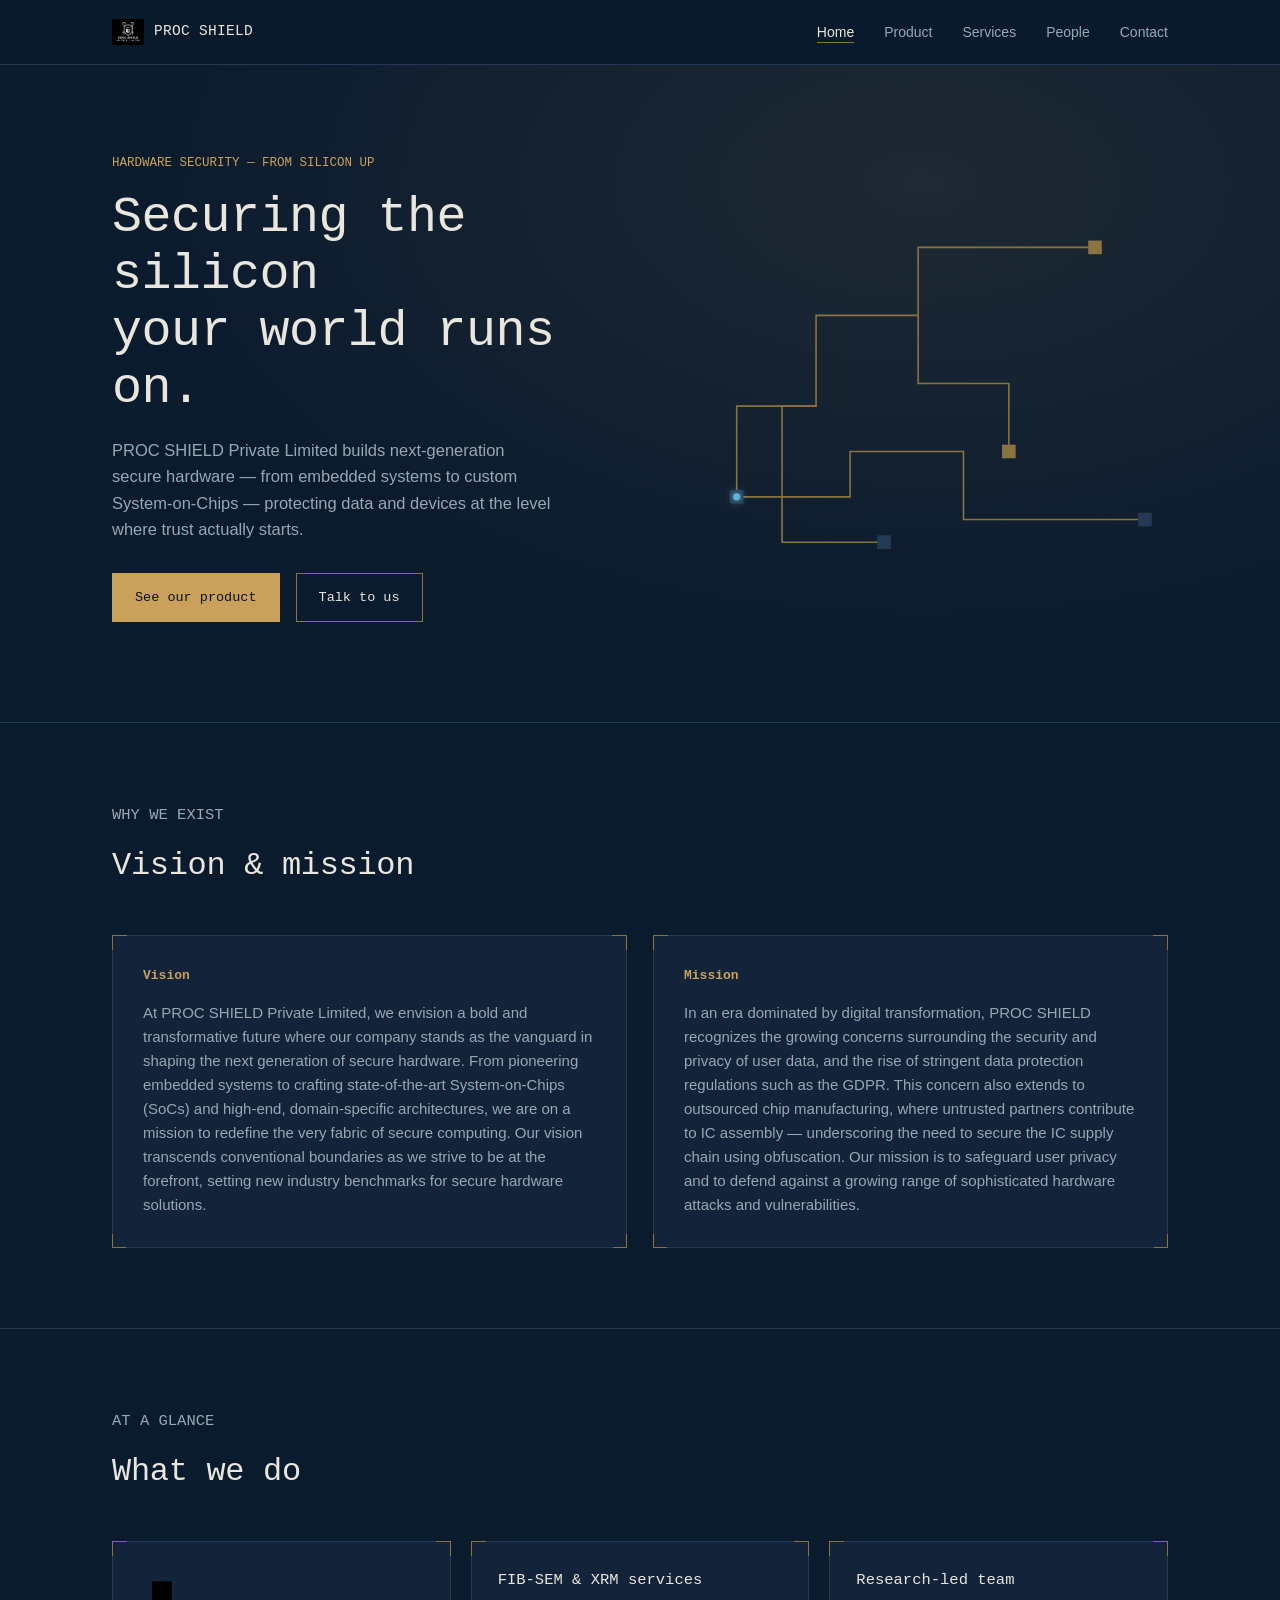
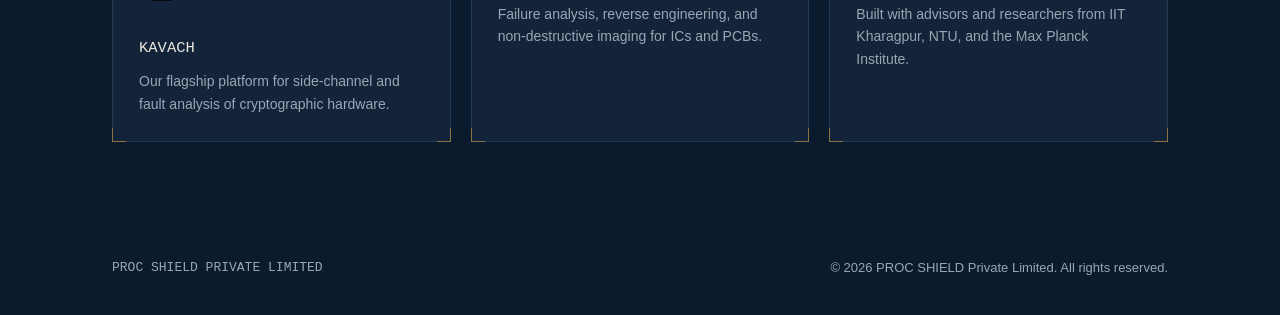
==== commit 60e32791: "Add SVG chip animation to index.html" ====
--- a/index.html
+++ b/index.html
@@ -84,6 +84,24 @@
       <div class="grid-3">
         <div class="die card reveal">
           <span class="corner-bl"></span><span class="corner-br"></span>
+          <svg class="chip-anim" viewBox="0 0 70 70" width="46" height="46" aria-hidden="true" style="margin-bottom:14px;">
+            <rect class="chip-body" x="20" y="20" width="30" height="30" rx="1"/>
+            <rect class="chip-core" x="27" y="27" width="16" height="16"/>
+            <g class="pin">
+              <line class="pin on d1" x1="0" y1="27" x2="20" y2="27"/>
+              <line class="pin on d3" x1="0" y1="35" x2="20" y2="35"/>
+              <line class="pin on d5" x1="0" y1="43" x2="20" y2="43"/>
+              <line class="pin on d2" x1="50" y1="27" x2="70" y2="27"/>
+              <line class="pin on d4" x1="50" y1="35" x2="70" y2="35"/>
+              <line class="pin on d1" x1="50" y1="43" x2="70" y2="43"/>
+              <line class="pin on d3" x1="27" y1="0" x2="27" y2="20"/>
+              <line class="pin on d5" x1="35" y1="0" x2="35" y2="20"/>
+              <line class="pin on d2" x1="43" y1="0" x2="43" y2="20"/>
+              <line class="pin on d4" x1="27" y1="50" x2="27" y2="70"/>
+              <line class="pin on d1" x1="35" y1="50" x2="35" y2="70"/>
+              <line class="pin on d3" x1="43" y1="50" x2="43" y2="70"/>
+            </g>
+          </svg>
           <h3>KAVACH</h3>
           <p>Our flagship platform for side-channel and fault analysis of cryptographic hardware.</p>
         </div>
--- a/style.css
+++ b/style.css
@@ -104,7 +104,7 @@
 
 /* generic image-with-frame */
 .framed{ padding: 10px; }
-.framed img{ border:none; }
+.framed img{ border:none; width:100%; height:auto; }
 .caption{ font-family: var(--mono); font-size: 12px; color: var(--ink-dim); margin-top:10px; }
 
 /* vision / mission (home) */
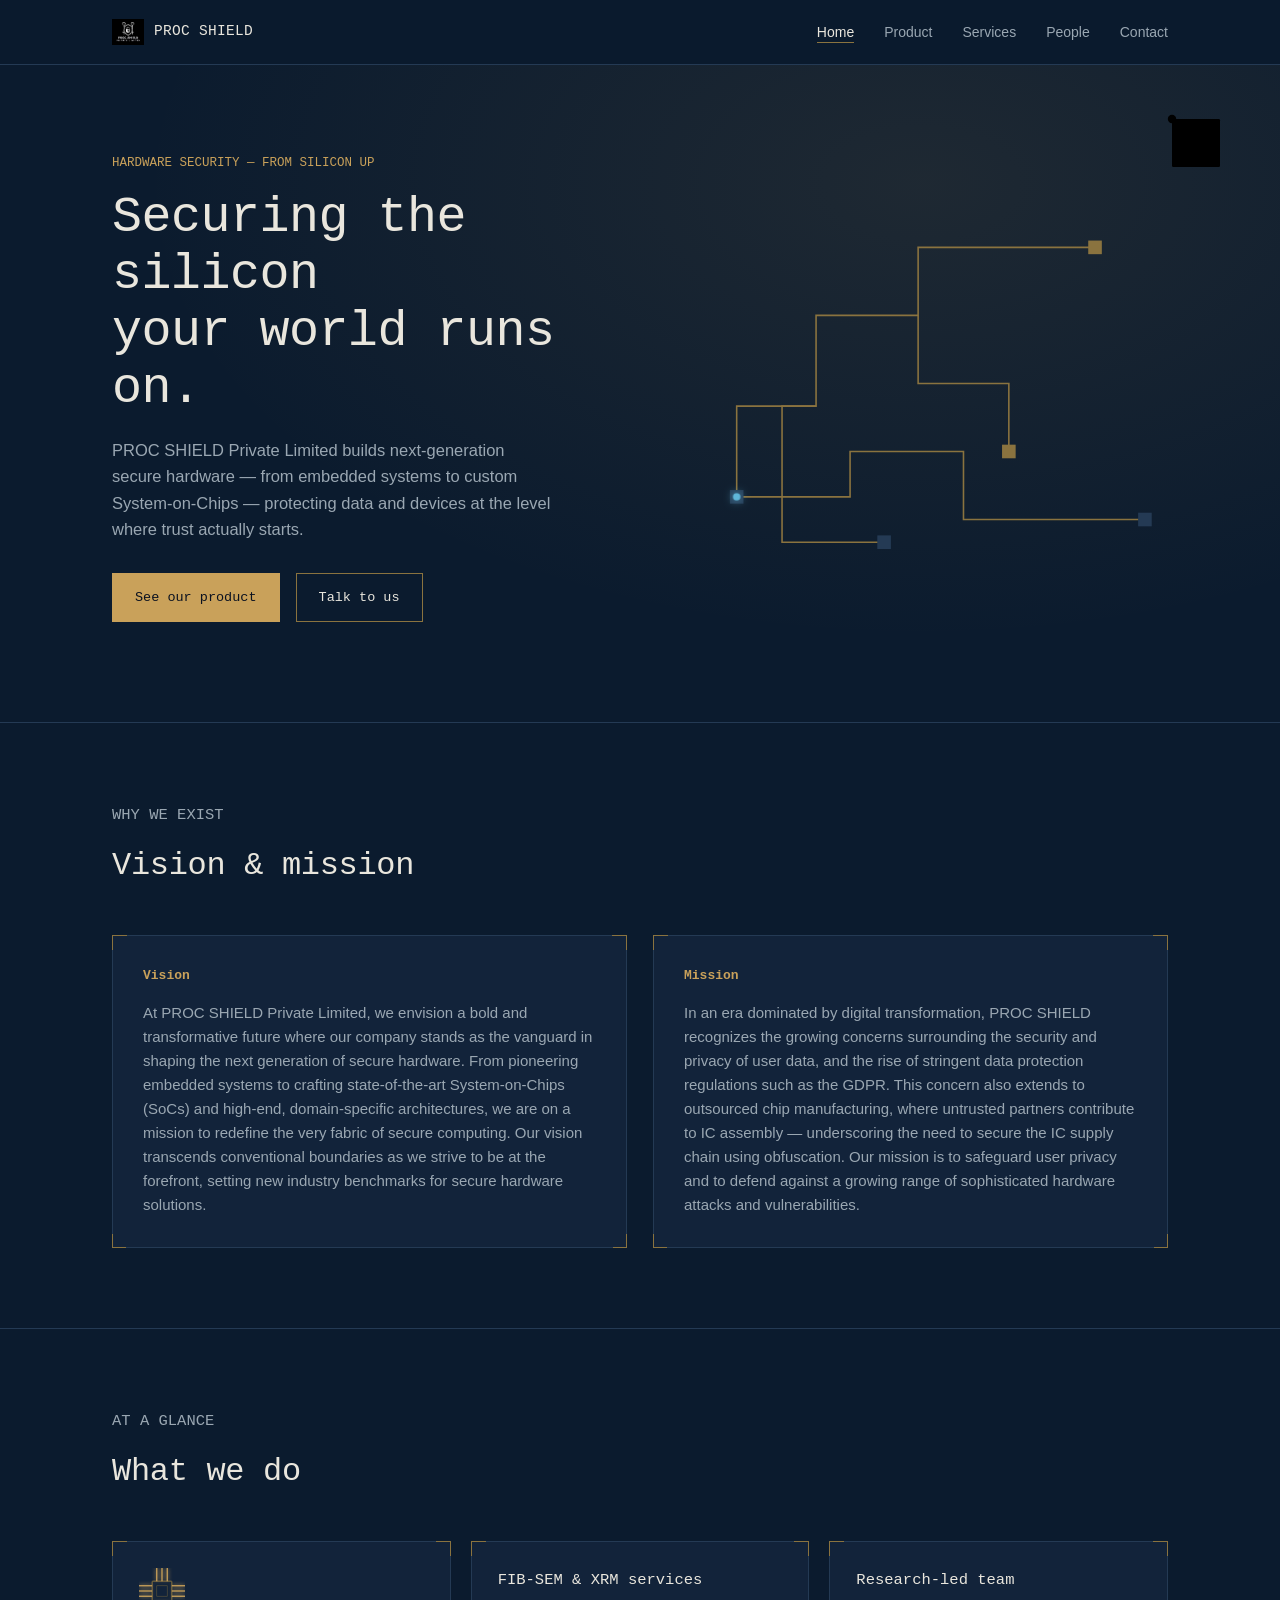
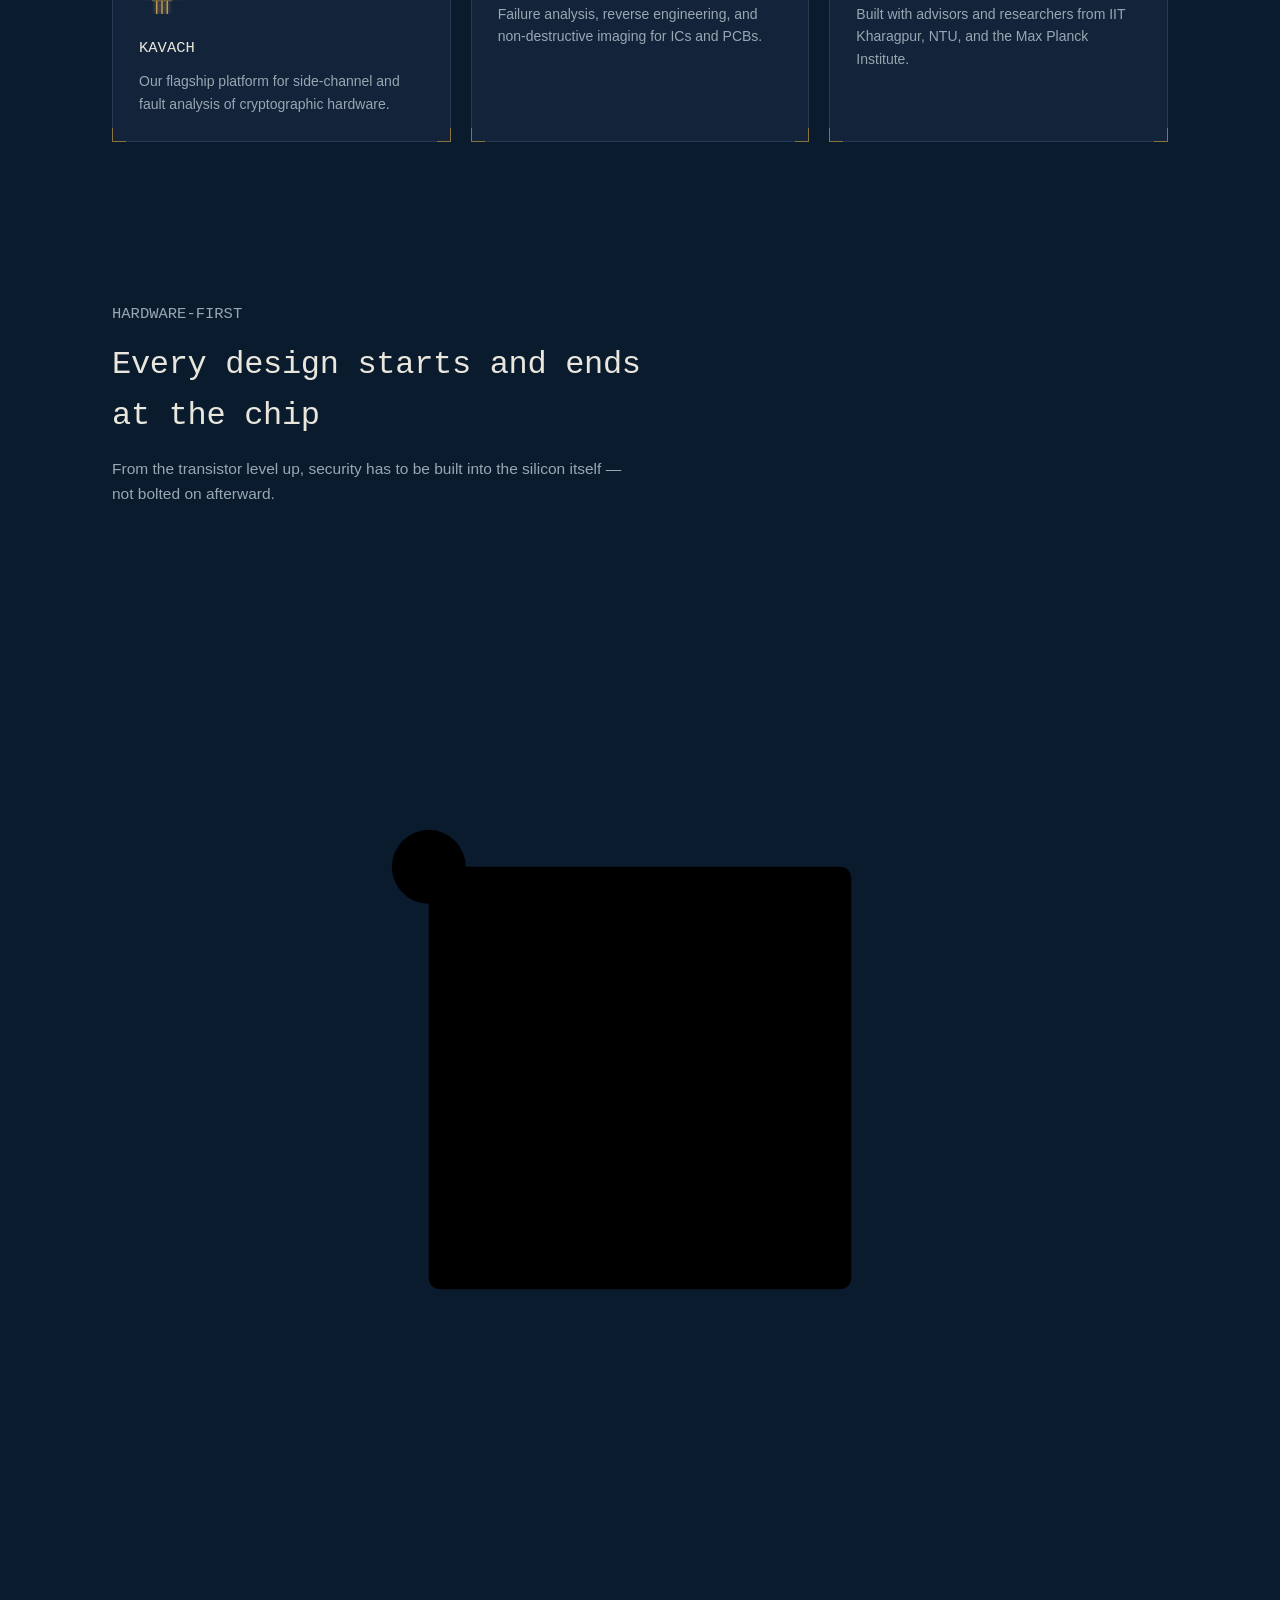
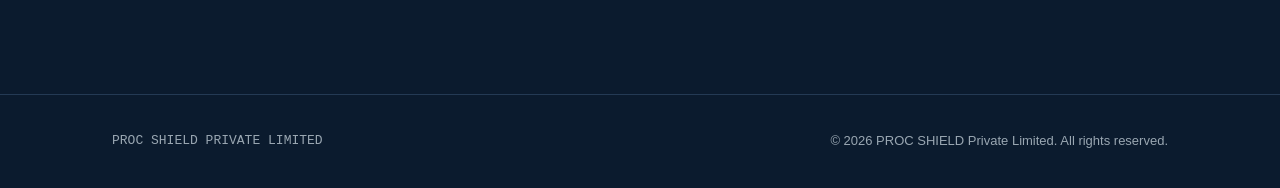
==== commit dd544012: "Update index.html" ====
--- a/index.html
+++ b/index.html
@@ -27,6 +27,30 @@
 
   <section class="hero" aria-label="Introduction">
     <div class="hero-bg" aria-hidden="true"></div>
+    <div class="big-chip-wrap" style="position:absolute; top:18px; right:24px; width:120px; height:120px; margin:0; z-index:1;" aria-hidden="true">
+      <div class="big-chip-ring"></div>
+      <div class="big-chip-ring r2"></div>
+      <div class="big-chip">
+        <svg viewBox="0 0 200 200">
+          <rect class="chip-body" x="60" y="60" width="80" height="80" rx="2"/>
+          <circle class="notch" cx="60" cy="60" r="7"/>
+          <rect class="chip-core" x="76" y="76" width="48" height="48"/>
+          <rect class="chip-core-glow" x="80" y="80" width="40" height="40"/>
+          <line class="bpin on" style="animation-delay:0s" x1="65" y1="20" x2="65" y2="60"/>
+          <line class="bpin on" style="animation-delay:.15s" x1="93" y1="20" x2="93" y2="60"/>
+          <line class="bpin on" style="animation-delay:.3s" x1="121" y1="20" x2="121" y2="60"/>
+          <line class="bpin on" style="animation-delay:.45s" x1="65" y1="140" x2="65" y2="180"/>
+          <line class="bpin on" style="animation-delay:.6s" x1="93" y1="140" x2="93" y2="180"/>
+          <line class="bpin on" style="animation-delay:.75s" x1="121" y1="140" x2="121" y2="180"/>
+          <line class="bpin on" style="animation-delay:.2s" x1="20" y1="79" x2="60" y2="79"/>
+          <line class="bpin on" style="animation-delay:.4s" x1="20" y1="107" x2="60" y2="107"/>
+          <line class="bpin on" style="animation-delay:.6s" x1="20" y1="135" x2="60" y2="135"/>
+          <line class="bpin on" style="animation-delay:.1s" x1="140" y1="79" x2="180" y2="79"/>
+          <line class="bpin on" style="animation-delay:.3s" x1="140" y1="107" x2="180" y2="107"/>
+          <line class="bpin on" style="animation-delay:.5s" x1="140" y1="135" x2="180" y2="135"/>
+        </svg>
+      </div>
+    </div>
     <div class="wrap hero-grid">
       <div>
         <p class="eyebrow">HARDWARE SECURITY &mdash; FROM SILICON UP</p>
@@ -119,6 +143,52 @@
     </div>
   </section>
 
+  <section class="big-chip-band" aria-label="Every design starts and ends at the chip">
+    <div class="wrap">
+      <div class="section-head reveal">
+        <p class="section-tag">HARDWARE-FIRST</p>
+        <h2>Every design starts and ends at the chip</h2>
+        <p>From the transistor level up, security has to be built into the silicon itself — not bolted on afterward.</p>
+      </div>
+      <div class="big-chip-wrap reveal">
+        <div class="big-chip-ring"></div>
+        <div class="big-chip-ring r2"></div>
+        <div class="big-chip">
+          <svg viewBox="0 0 200 200" aria-hidden="true">
+            <rect class="chip-body" x="60" y="60" width="80" height="80" rx="2"/>
+            <circle class="notch" cx="60" cy="60" r="7"/>
+            <rect class="chip-core" x="76" y="76" width="48" height="48"/>
+            <rect class="chip-core-glow" x="80" y="80" width="40" height="40"/>
+            <line class="bpin on" style="animation-delay:0.0s" x1="65" y1="20" x2="65" y2="60"/>
+            <line class="bpin on" style="animation-delay:0.08s" x1="79" y1="20" x2="79" y2="60"/>
+            <line class="bpin on" style="animation-delay:0.16s" x1="93" y1="20" x2="93" y2="60"/>
+            <line class="bpin on" style="animation-delay:0.24s" x1="107" y1="20" x2="107" y2="60"/>
+            <line class="bpin on" style="animation-delay:0.32s" x1="121" y1="20" x2="121" y2="60"/>
+            <line class="bpin on" style="animation-delay:0.4s" x1="135" y1="20" x2="135" y2="60"/>
+            <line class="bpin on" style="animation-delay:0.48s" x1="65" y1="140" x2="65" y2="180"/>
+            <line class="bpin on" style="animation-delay:0.56s" x1="79" y1="140" x2="79" y2="180"/>
+            <line class="bpin on" style="animation-delay:0.64s" x1="93" y1="140" x2="93" y2="180"/>
+            <line class="bpin on" style="animation-delay:0.72s" x1="107" y1="140" x2="107" y2="180"/>
+            <line class="bpin on" style="animation-delay:0.8s" x1="121" y1="140" x2="121" y2="180"/>
+            <line class="bpin on" style="animation-delay:0.88s" x1="135" y1="140" x2="135" y2="180"/>
+            <line class="bpin on" style="animation-delay:0.96s" x1="20" y1="65" x2="60" y2="65"/>
+            <line class="bpin on" style="animation-delay:1.04s" x1="20" y1="79" x2="60" y2="79"/>
+            <line class="bpin on" style="animation-delay:1.12s" x1="20" y1="93" x2="60" y2="93"/>
+            <line class="bpin on" style="animation-delay:1.2s" x1="20" y1="107" x2="60" y2="107"/>
+            <line class="bpin on" style="animation-delay:1.28s" x1="20" y1="121" x2="60" y2="121"/>
+            <line class="bpin on" style="animation-delay:1.36s" x1="20" y1="135" x2="60" y2="135"/>
+            <line class="bpin on" style="animation-delay:1.44s" x1="140" y1="65" x2="180" y2="65"/>
+            <line class="bpin on" style="animation-delay:1.52s" x1="140" y1="79" x2="180" y2="79"/>
+            <line class="bpin on" style="animation-delay:1.6s" x1="140" y1="93" x2="180" y2="93"/>
+            <line class="bpin on" style="animation-delay:1.68s" x1="140" y1="107" x2="180" y2="107"/>
+            <line class="bpin on" style="animation-delay:1.76s" x1="140" y1="121" x2="180" y2="121"/>
+            <line class="bpin on" style="animation-delay:1.84s" x1="140" y1="135" x2="180" y2="135"/>
+          </svg>
+        </div>
+      </div>
+    </div>
+  </section>
+
 </main>
 
 <footer>
--- a/style.css
+++ b/style.css
@@ -170,6 +170,51 @@
 footer p{ font-size: 13px; color: var(--ink-dim); margin:0; }
 footer .flogo{ font-family: var(--mono); font-size:13px; color: var(--ink-dim); }
 
+/* ---------- ambient fiducial glow (chip alignment marks, site-wide) ---------- */
+.die::before, .die::after, .die .corner-bl, .die .corner-br{
+  animation: dieGlow 4.4s ease-in-out infinite;
+}
+.die::after{ animation-delay: .5s; }
+.die .corner-bl{ animation-delay: 1s; }
+.die .corner-br{ animation-delay: 1.5s; }
+@keyframes dieGlow{
+  0%,100%{ border-color: var(--accent-dim); opacity:.55; }
+  50%{ border-color: var(--accent); opacity:1; }
+}
+
+/* ---------- reusable animated IC chip icon ---------- */
+.chip-anim .chip-body{ fill: var(--panel); stroke: var(--accent-dim); stroke-width:1.5; }
+.chip-anim .chip-core{ fill:none; stroke: var(--accent-dim); stroke-width:1; opacity:.6; }
+.chip-anim .pin{ stroke: var(--panel-line); stroke-width:2; }
+.chip-anim .pin.on{ stroke: var(--accent); filter: drop-shadow(0 0 3px var(--accent)); animation: pinFlash 2.6s ease-in-out infinite; }
+.chip-anim .pin.on.d1{ animation-delay:.15s; }
+.chip-anim .pin.on.d2{ animation-delay:.3s; }
+.chip-anim .pin.on.d3{ animation-delay:.45s; }
+.chip-anim .pin.on.d4{ animation-delay:.6s; }
+.chip-anim .pin.on.d5{ animation-delay:.75s; }
+.chip-anim .core-pulse{ fill:none; stroke: var(--accent); stroke-width:1; opacity:0; animation: coreBlip 2.6s ease-in-out infinite; }
+@keyframes pinFlash{ 0%,100%{ opacity:.35; } 50%{ opacity:1; } }
+@keyframes coreBlip{ 0%,100%{ opacity:0; } 50%{ opacity:.9; } }
+
+/* ---------- wafer-grid drift (services hero, layered behind the beam) ---------- */
+.wafer-grid{ position:absolute; inset:-20%; opacity:.16; z-index:0; animation: waferDrift 22s linear infinite; }
+.wafer-grid line{ stroke: var(--accent-dim); stroke-width:1; }
+@keyframes waferDrift{ 0%{ transform: translate(0,0); } 100%{ transform: translate(-40px,-40px); } }
+
+/* ---------- pin-glow hover ring (people photos) ---------- */
+.person .photo{ position:relative; }
+.person .photo::before{
+  content:""; position:absolute; inset:6px; border: 1px dashed var(--accent);
+  opacity:0; transition: opacity .3s ease; pointer-events:none;
+}
+.person:hover .photo::before{ opacity:.7; }
+.person .photo .pin-mark{ position:absolute; width:6px; height:6px; background: var(--accent); opacity:0; transition: opacity .3s ease, transform .3s ease; box-shadow: 0 0 6px 1px var(--accent); }
+.person:hover .photo .pin-mark{ opacity:1; }
+.person .photo .pin-mark.tl{ top:-3px; left:-3px; }
+.person .photo .pin-mark.tr{ top:-3px; right:-3px; transition-delay:.05s; }
+.person .photo .pin-mark.bl{ bottom:-3px; left:-3px; transition-delay:.1s; }
+.person .photo .pin-mark.br{ bottom:-3px; right:-3px; transition-delay:.15s; }
+
 /* scroll reveal utility */
 .reveal{ opacity:0; transform: translateY(14px); transition: opacity .6s ease, transform .6s ease; }
 .reveal.in{ opacity:1; transform:none; }
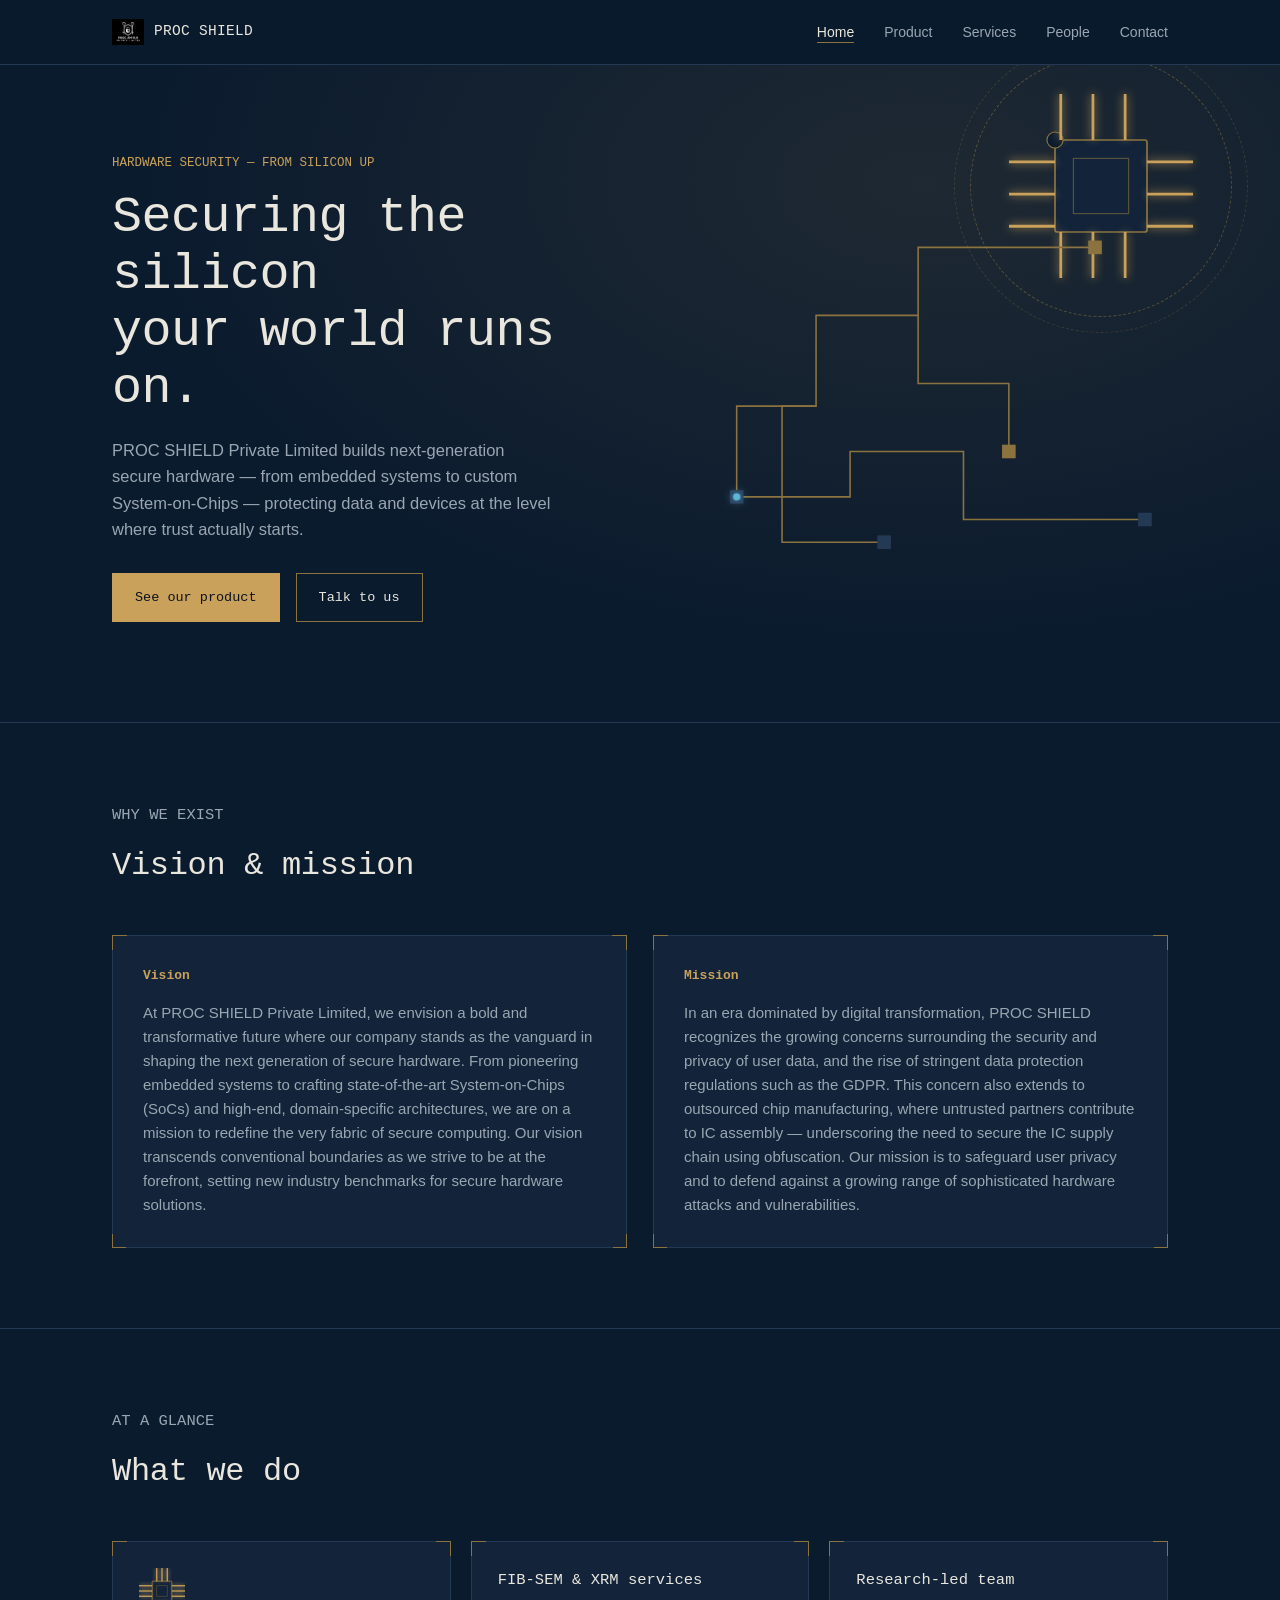
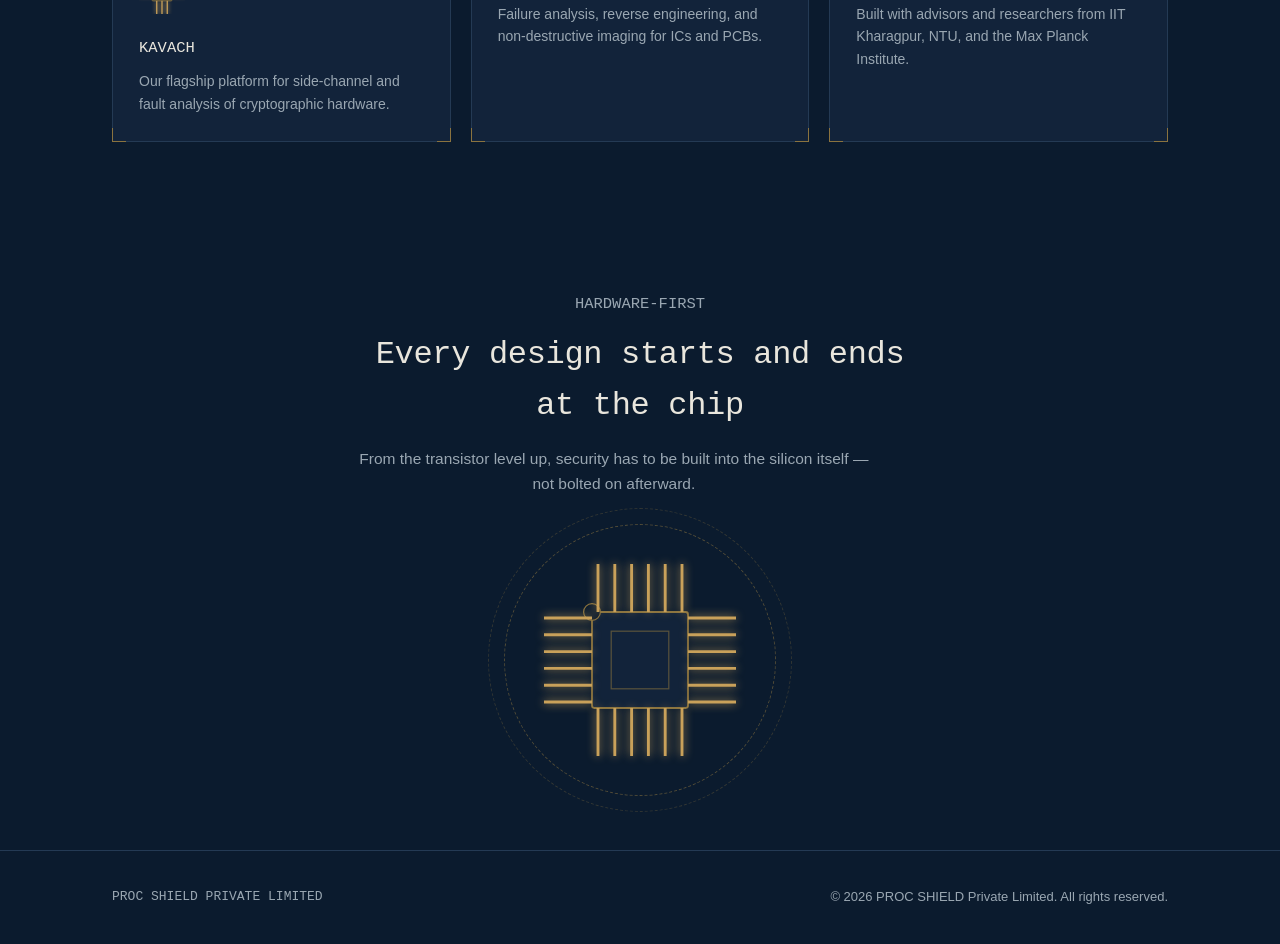
==== commit 91dfa471: "Update index.html" ====
--- a/index.html
+++ b/index.html
@@ -27,7 +27,7 @@
 
   <section class="hero" aria-label="Introduction">
     <div class="hero-bg" aria-hidden="true"></div>
-    <div class="big-chip-wrap" style="position:absolute; top:18px; right:24px; width:120px; height:120px; margin:0; z-index:1;" aria-hidden="true">
+    <div class="big-chip-wrap" style="position:absolute; top:6px; right:5%; width:230px; height:230px; margin:0; z-index:1;" aria-hidden="true">
       <div class="big-chip-ring"></div>
       <div class="big-chip-ring r2"></div>
       <div class="big-chip">
--- a/style.css
+++ b/style.css
@@ -196,10 +196,16 @@
 @keyframes pinFlash{ 0%,100%{ opacity:.35; } 50%{ opacity:1; } }
 @keyframes coreBlip{ 0%,100%{ opacity:0; } 50%{ opacity:.9; } }
 
-/* ---------- wafer-grid drift (services hero, layered behind the beam) ---------- */
-.wafer-grid{ position:absolute; inset:-20%; opacity:.16; z-index:0; animation: waferDrift 22s linear infinite; }
-.wafer-grid line{ stroke: var(--accent-dim); stroke-width:1; }
-@keyframes waferDrift{ 0%{ transform: translate(0,0); } 100%{ transform: translate(-40px,-40px); } }
+/* ---------- wafer-grid drift (services hero) — seamless tiling, never runs out ---------- */
+.wafer-grid{
+  position:absolute; inset:0; z-index:0; opacity:.14; pointer-events:none;
+  background-image:
+    linear-gradient(var(--accent-dim) 1px, transparent 1px),
+    linear-gradient(90deg, var(--accent-dim) 1px, transparent 1px);
+  background-size: 34px 34px;
+  animation: waferDrift 16s linear infinite;
+}
+@keyframes waferDrift{ from{ background-position: 0 0; } to{ background-position: 34px 34px; } }
 
 /* ---------- pin-glow hover ring (people photos) ---------- */
 .person .photo{ position:relative; }
@@ -215,7 +221,26 @@
 .person .photo .pin-mark.bl{ bottom:-3px; left:-3px; transition-delay:.1s; }
 .person .photo .pin-mark.br{ bottom:-3px; right:-3px; transition-delay:.15s; }
 
-/* scroll reveal utility */
+/* ---------- BIG showcase chip (large, obviously an IC, one per page) ---------- */
+.big-chip-band{ padding: 70px 0; text-align:center; }
+.big-chip-band .section-tag, .big-chip-band h2{ text-align:center; margin-left:auto; margin-right:auto; }
+.big-chip-band .section-head{ margin-left:auto; margin-right:auto; text-align:center; }
+.big-chip-wrap{ position:relative; width:240px; height:240px; margin: 34px auto 0; }
+.big-chip-wrap.lg{ width:340px; height:340px; }
+.big-chip-ring{
+  position:absolute; inset:-16px; border:1.5px dashed var(--accent-dim);
+  border-radius:50%; opacity:.55; animation: bigRingSpin 16s linear infinite;
+}
+.big-chip-ring.r2{ inset:-32px; opacity:.3; animation-duration: 26s; animation-direction: reverse; }
+@keyframes bigRingSpin{ to{ transform: rotate(360deg); } }
+.big-chip svg{ width:100%; height:100%; }
+.big-chip .chip-body{ fill: var(--panel); stroke: var(--accent-dim); stroke-width:1.5; }
+.big-chip .chip-core{ fill:none; stroke: var(--accent-dim); stroke-width:1; opacity:.6; }
+.big-chip .chip-core-glow{ fill: var(--accent); opacity:0; animation: bigCoreGlow 3.2s ease-in-out infinite; }
+@keyframes bigCoreGlow{ 0%,100%{ opacity:.05; } 50%{ opacity:.5; } }
+.big-chip .notch{ fill: var(--bg); stroke: var(--accent-dim); stroke-width:1; }
+.big-chip .bpin{ stroke: var(--panel-line); stroke-width:2.4; }
+.big-chip .bpin.on{ stroke: var(--accent); filter: drop-shadow(0 0 4px var(--accent)); animation: pinFlash 2.4s ease-in-out infinite; }
 .reveal{ opacity:0; transform: translateY(14px); transition: opacity .6s ease, transform .6s ease; }
 .reveal.in{ opacity:1; transform:none; }
 
@@ -269,7 +294,7 @@
 
 /* ---- PEOPLE: slate navy, soft blue accent, staggered rise + glow ring ---- */
 body.page-people{
-  --bg:#10233A; --panel:#16304C; --panel-line:#284768; --accent:#7FB8E8; --accent-dim:#3E6E96; --signal:#A9D4F5;
+  --bg:#1C3A5C; --panel:#25476B; --panel-line:#3A5E82; --accent:#8FC2EF; --accent-dim:#5688B3; --signal:#B7DBF8;
 }
 .page-people .hero-bg{ position:absolute; inset:0; background: radial-gradient(ellipse at 30% 20%, rgba(127,184,232,0.10), transparent 55%); z-index:0; }
 .page-people .ring{ fill:none; stroke: var(--accent-dim); stroke-width:1; opacity:.5; animation: plRing 3.6s ease-out infinite; transform-origin: center; }
@@ -281,7 +306,7 @@
 
 /* ---- CONTACT: deep navy-teal, teal accent, breathing signal + traveling dot ---- */
 body.page-contact{
-  --bg:#0C2032; --panel:#123045; --panel-line:#204a63; --accent:#4FC3E0; --accent-dim:#2C87A0; --signal:#8FE0F2;
+  --bg:#123B54; --panel:#1B4A66; --panel-line:#2E6685; --accent:#5FD0EA; --accent-dim:#3B9CB8; --signal:#9FE6F5;
 }
 .page-contact .hero-bg{ position:absolute; inset:0; background: radial-gradient(ellipse at 75% 25%, rgba(79,195,224,0.10), transparent 55%); z-index:0; }
 .page-contact .breathe{ fill:none; stroke: var(--accent); stroke-width:1.4; animation: ctBreathe 2.8s ease-in-out infinite; transform-origin: center; }
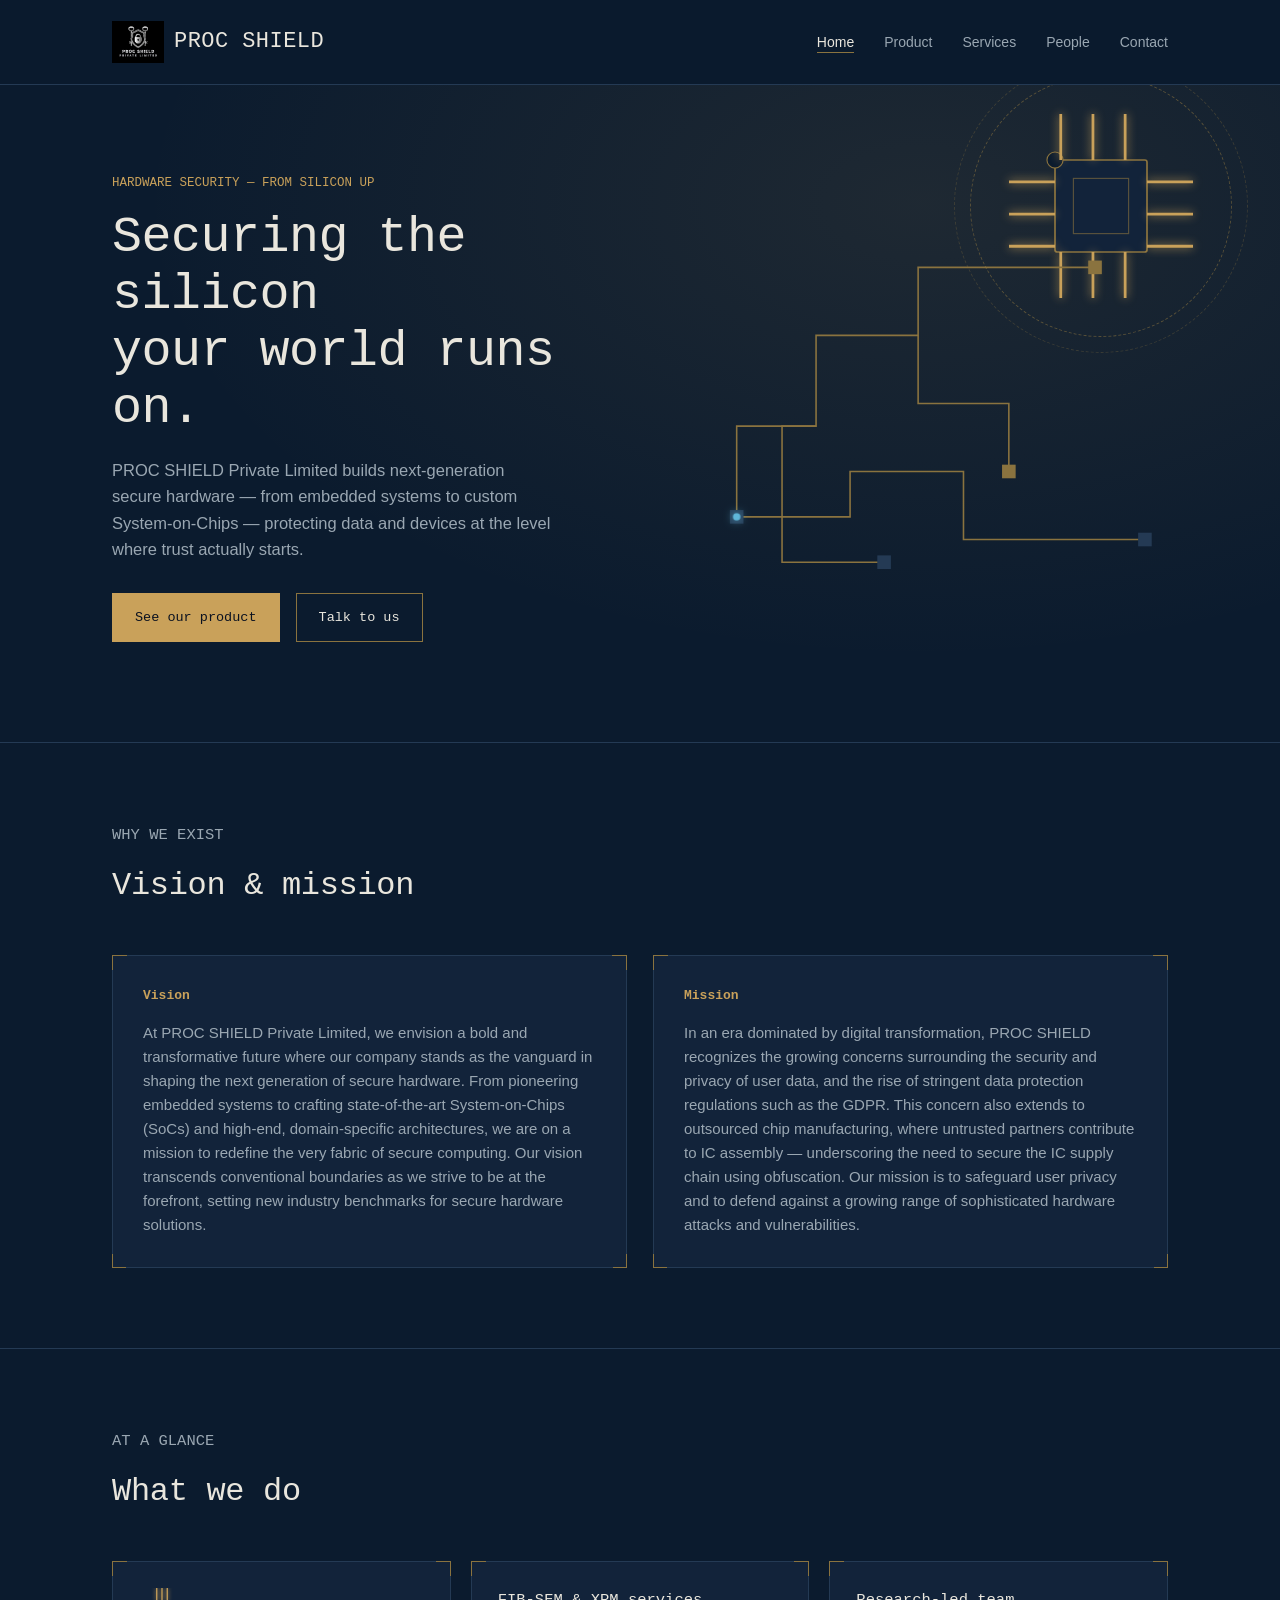
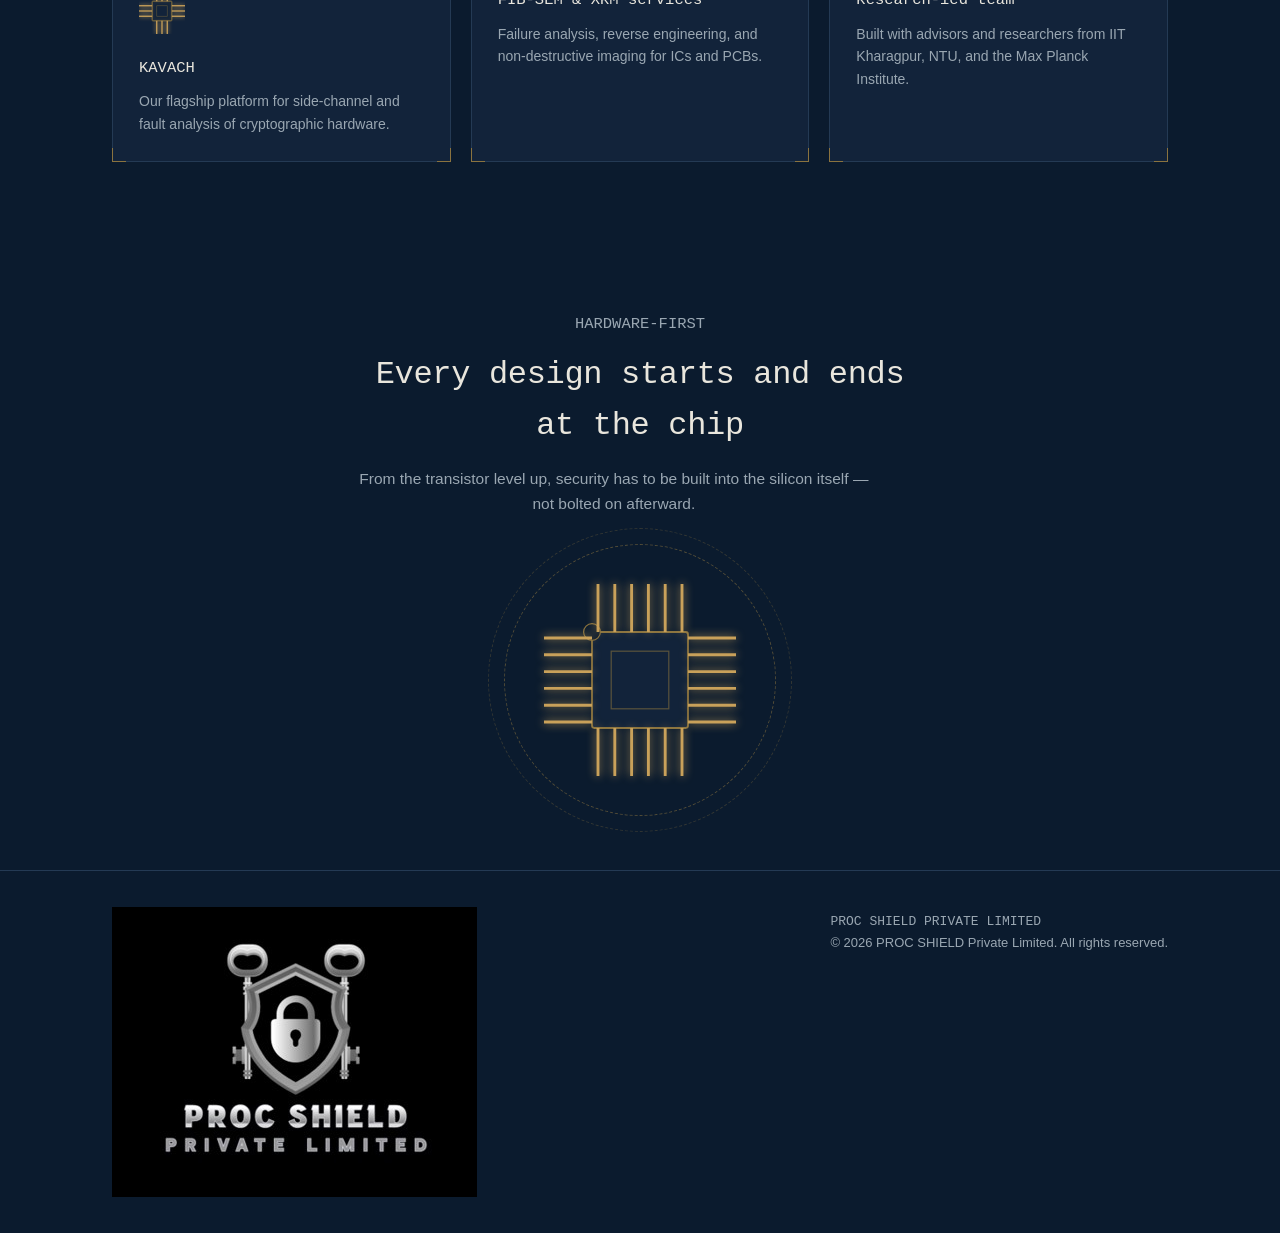
==== commit c4c8c647: "Update index.html" ====
--- a/index.html
+++ b/index.html
@@ -193,8 +193,11 @@
 
 <footer>
   <div class="wrap">
-    <span class="flogo">PROC SHIELD PRIVATE LIMITED</span>
-    <p>&copy; <span id="year"></span> PROC SHIELD Private Limited. All rights reserved.</p>
+    <img src="images/logo.jpg" alt="PROC SHIELD logo" class="foot-logo">
+    <div class="foot-row">
+      <span class="flogo">PROC SHIELD PRIVATE LIMITED</span>
+      <p>&copy; <span id="year"></span> PROC SHIELD Private Limited. All rights reserved.</p>
+    </div>
   </div>
 </footer>
 
--- a/style.css
+++ b/style.css
@@ -64,8 +64,8 @@
 }
 nav.wrap{ display:flex; align-items:center; justify-content:space-between; padding-top: 16px; padding-bottom: 16px; }
 .logo{ display:flex; align-items:center; gap:10px; text-decoration:none; color: var(--ink); }
-.logo img{ height: 32px; width: 32px; object-fit: contain; }
-.logo span{ font-family: var(--mono); font-size: 14.5px; letter-spacing:0.02em; }
+.logo img{ height: 52px; width: 52px; object-fit: contain; }
+.logo span{ font-family: var(--mono); font-size: 22px; letter-spacing:0.02em; }
 .navlinks{ display:flex; gap: 30px; list-style:none; margin:0; padding:0; }
 .navlinks a{ font-size: 14px; text-decoration:none; color: var(--ink-dim); transition: color .2s ease; padding-bottom:2px; border-bottom: 1px solid transparent; }
 .navlinks a:hover, .navlinks a.active{ color: var(--ink); border-bottom-color: var(--accent-dim); }
@@ -83,6 +83,7 @@
 .hero{ position: relative; overflow:hidden; padding: 88px 0 100px; border-bottom: 1px solid var(--panel-line); }
 .hero-grid{ display:grid; grid-template-columns: 1.1fr 0.9fr; gap: 48px; align-items:center; position: relative; z-index: 2; }
 @media (max-width: 860px){ .hero-grid{ grid-template-columns: 1fr; } .hero{ padding: 56px 0 64px; } }
+@media (max-width: 700px){ .page-home .hero > .big-chip-wrap{ display:none; } }
 .eyebrow{ font-family: var(--mono); font-size: 12.5px; color: var(--accent); margin: 0 0 16px; }
 h1.headline{ font-family: var(--mono); font-weight: 500; font-size: clamp(30px, 4.6vw, 50px); line-height: 1.14; letter-spacing: -0.01em; margin: 0 0 20px; }
 .hero p.lede{ font-size: 16.5px; color: var(--ink-dim); max-width: 48ch; margin: 0 0 30px; }
@@ -241,6 +242,21 @@
 .big-chip .notch{ fill: var(--bg); stroke: var(--accent-dim); stroke-width:1; }
 .big-chip .bpin{ stroke: var(--panel-line); stroke-width:2.4; }
 .big-chip .bpin.on{ stroke: var(--accent); filter: drop-shadow(0 0 4px var(--accent)); animation: pinFlash 2.4s ease-in-out infinite; }
+/* ---------- shield-lock animation (non-IC hardware-security motif) ---------- */
+.shield-wrap{ width:130px; height:145px; }
+.shield-wrap svg{ width:100%; height:100%; overflow:visible; }
+.shield-outline{
+  fill: var(--panel); stroke: var(--accent); stroke-width:2.2;
+  filter: drop-shadow(0 0 7px var(--accent));
+  animation: shieldPulse 3s ease-in-out infinite;
+}
+@keyframes shieldPulse{ 0%,100%{ stroke-opacity:.55; } 50%{ stroke-opacity:1; } }
+.shield-scan{ fill: var(--accent); opacity:.28; animation: shieldScan 3.6s ease-in-out infinite; }
+@keyframes shieldScan{ 0%{ transform: translateY(-70px); } 50%{ transform: translateY(70px); } 100%{ transform: translateY(-70px); } }
+.shield-lock-body{ fill: var(--accent-dim); }
+.shield-lock-shackle{ fill:none; stroke: var(--accent-dim); stroke-width:4.5; }
+.shield-lock-glow{ fill: var(--accent); opacity:0; animation: bigCoreGlow 3.2s ease-in-out infinite; }
+
 .reveal{ opacity:0; transform: translateY(14px); transition: opacity .6s ease, transform .6s ease; }
 .reveal.in{ opacity:1; transform:none; }
 
@@ -294,7 +310,7 @@
 
 /* ---- PEOPLE: slate navy, soft blue accent, staggered rise + glow ring ---- */
 body.page-people{
-  --bg:#1C3A5C; --panel:#25476B; --panel-line:#3A5E82; --accent:#8FC2EF; --accent-dim:#5688B3; --signal:#B7DBF8;
+  --bg:#182B57; --panel:#22376B; --panel-line:#3B5490; --accent:#5CC8FF; --accent-dim:#3E7FB8; --signal:#9FE0FF;
 }
 .page-people .hero-bg{ position:absolute; inset:0; background: radial-gradient(ellipse at 30% 20%, rgba(127,184,232,0.10), transparent 55%); z-index:0; }
 .page-people .ring{ fill:none; stroke: var(--accent-dim); stroke-width:1; opacity:.5; animation: plRing 3.6s ease-out infinite; transform-origin: center; }
@@ -306,7 +322,7 @@
 
 /* ---- CONTACT: deep navy-teal, teal accent, breathing signal + traveling dot ---- */
 body.page-contact{
-  --bg:#123B54; --panel:#1B4A66; --panel-line:#2E6685; --accent:#5FD0EA; --accent-dim:#3B9CB8; --signal:#9FE6F5;
+  --bg:#0E3B4E; --panel:#134C63; --panel-line:#1F7089; --accent:#2EE6C8; --accent-dim:#1F9E88; --signal:#7CF5DE;
 }
 .page-contact .hero-bg{ position:absolute; inset:0; background: radial-gradient(ellipse at 75% 25%, rgba(79,195,224,0.10), transparent 55%); z-index:0; }
 .page-contact .breathe{ fill:none; stroke: var(--accent); stroke-width:1.4; animation: ctBreathe 2.8s ease-in-out infinite; transform-origin: center; }
